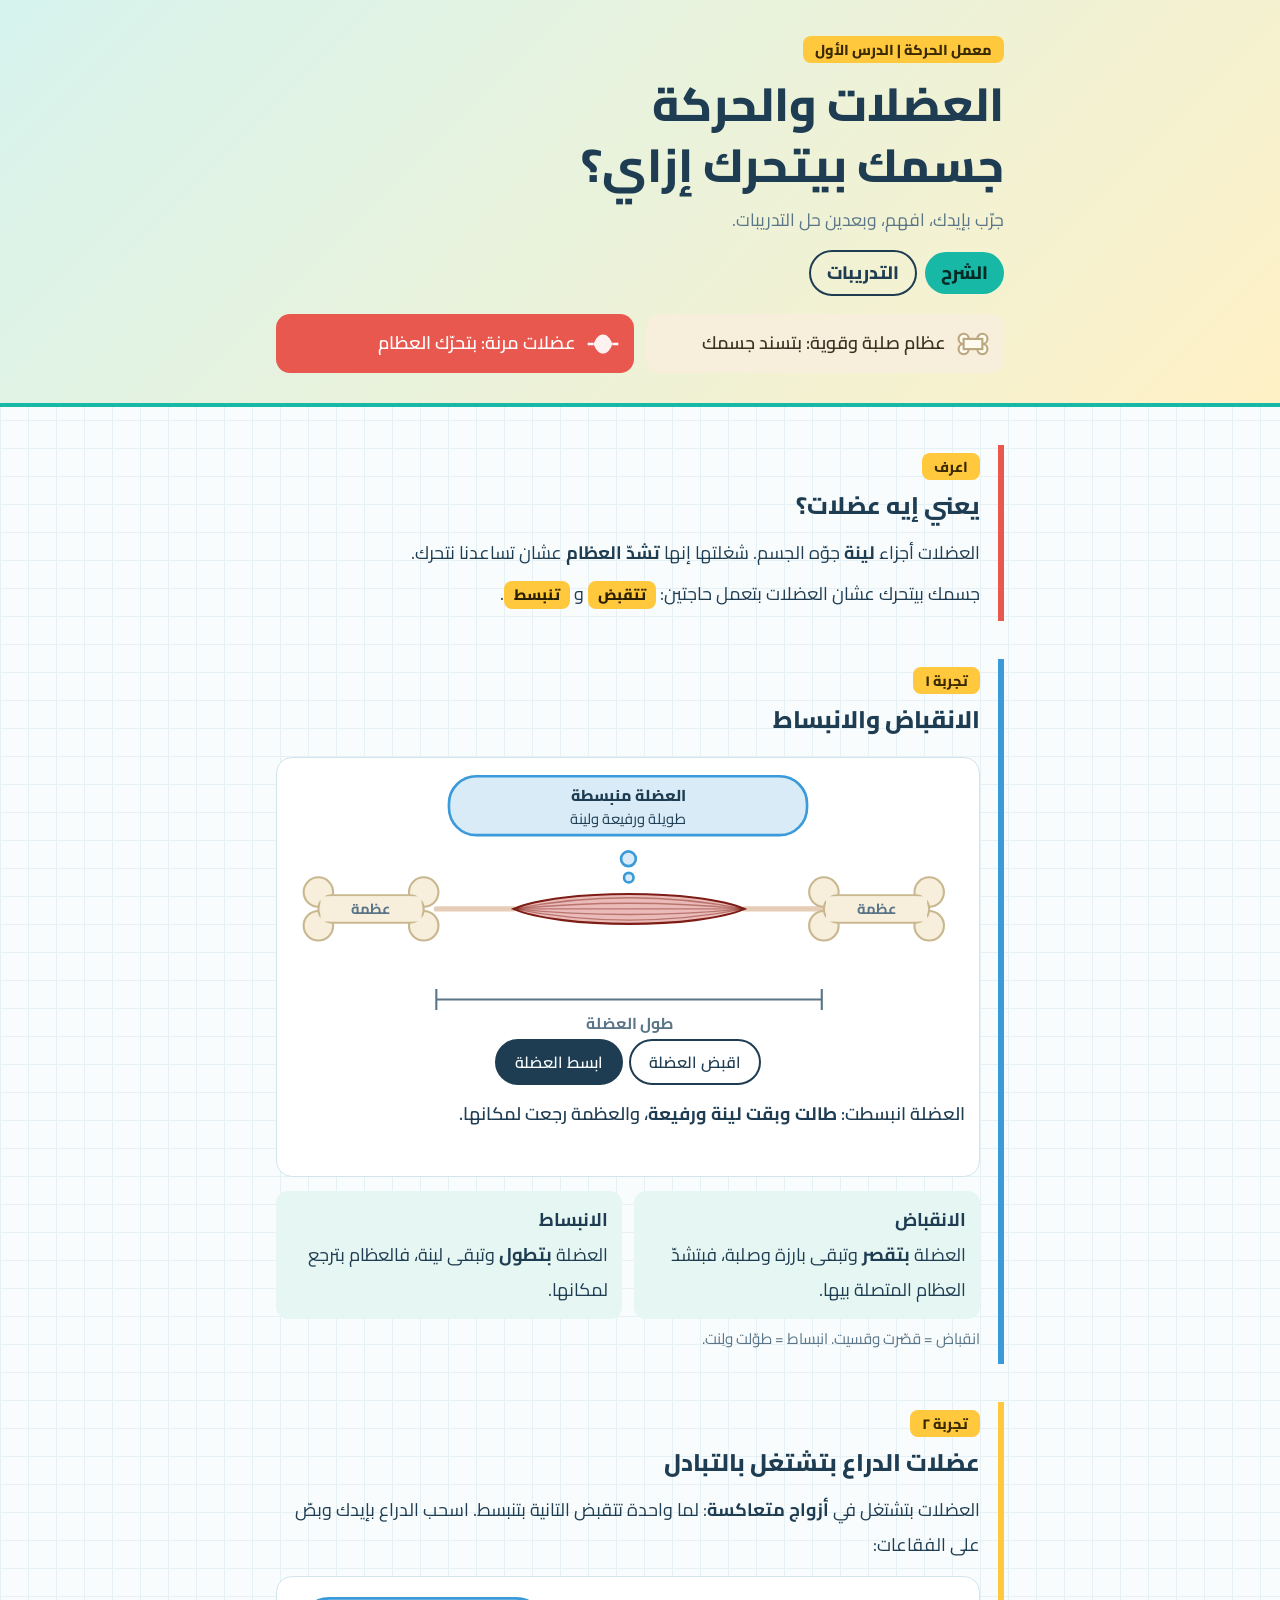
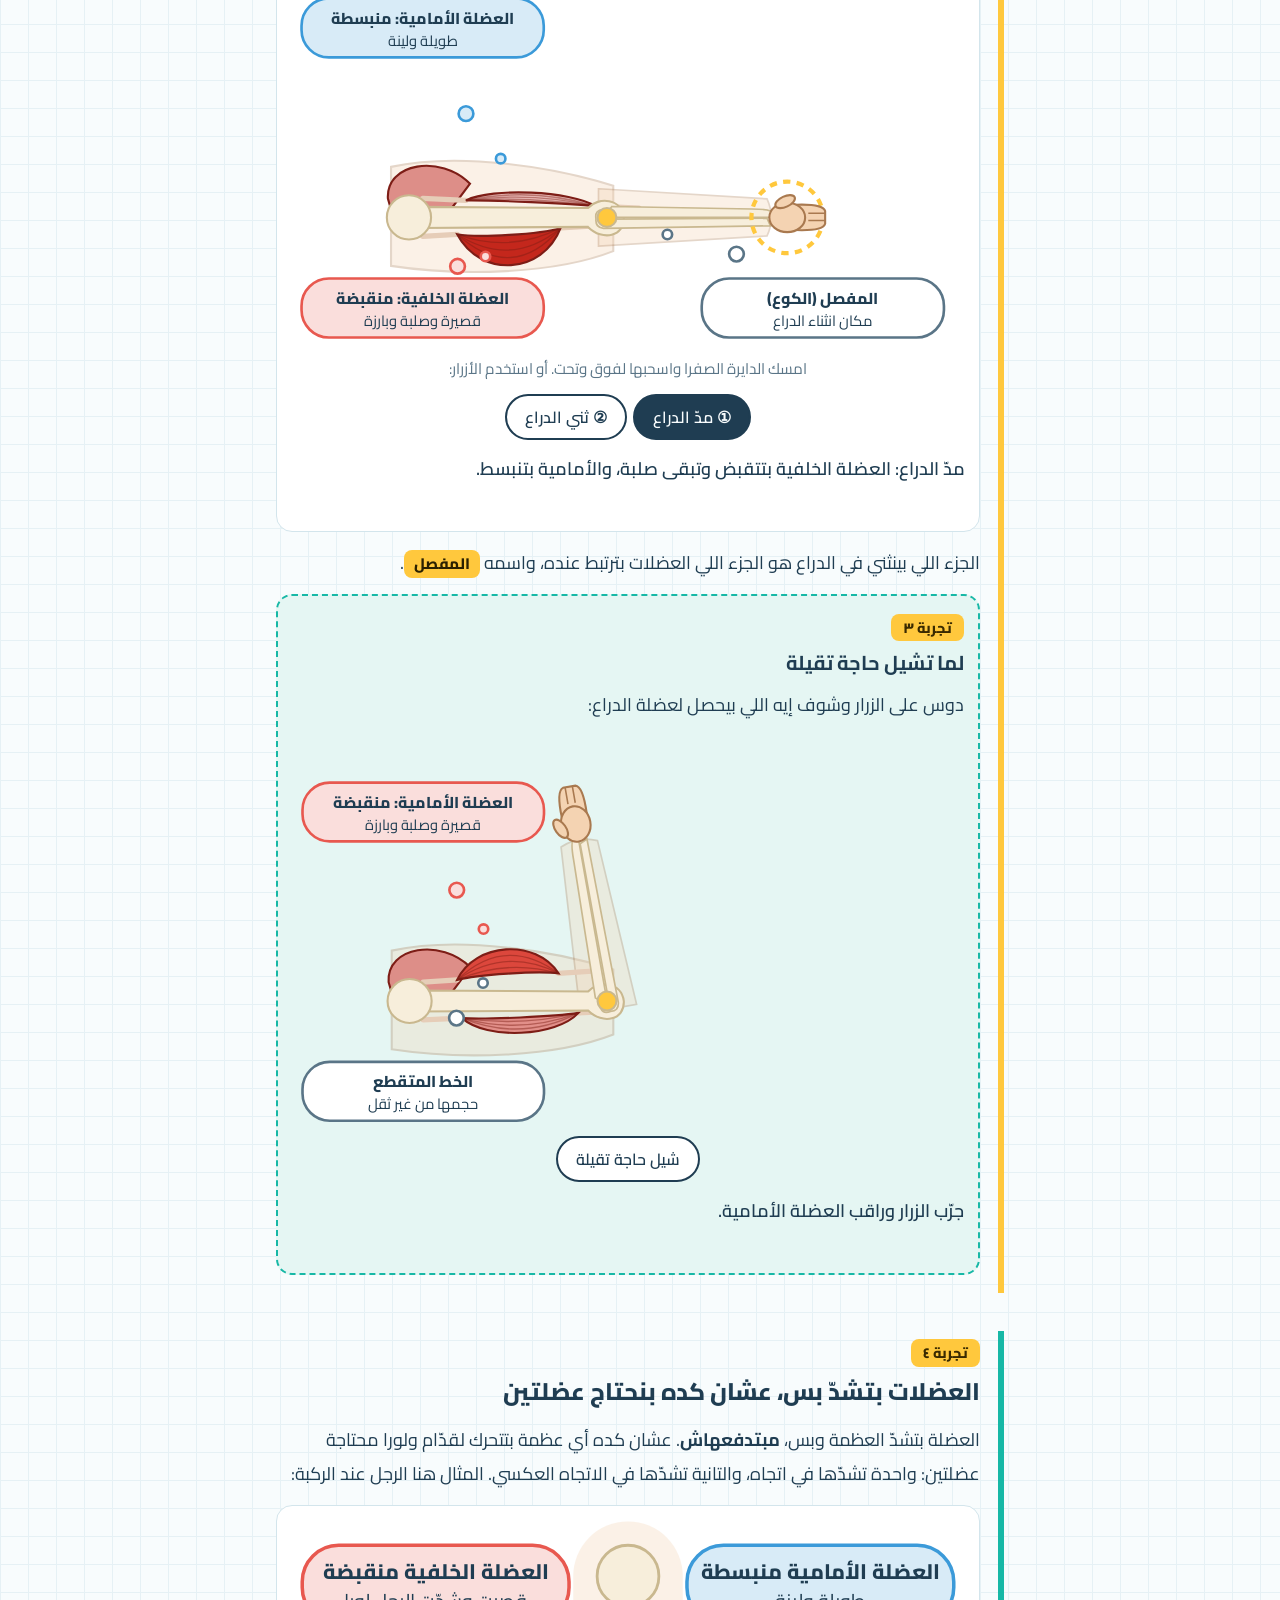
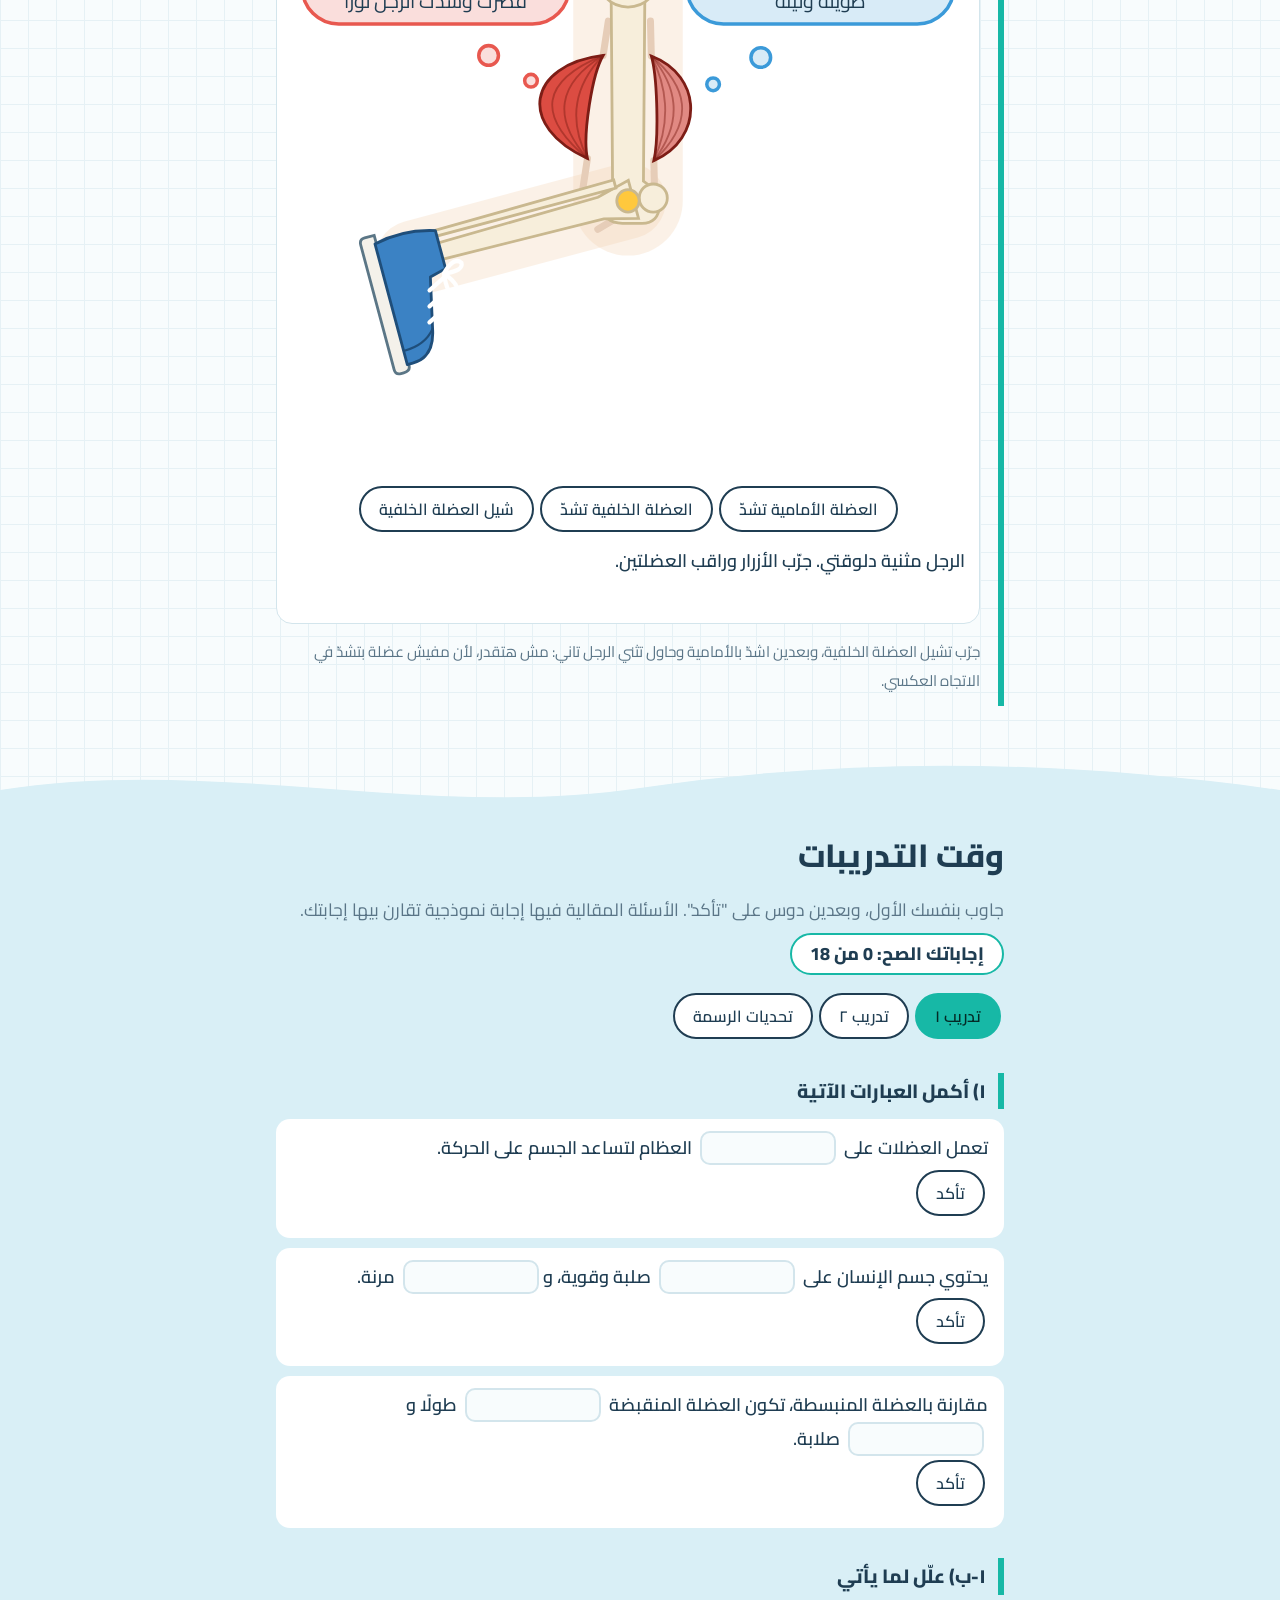
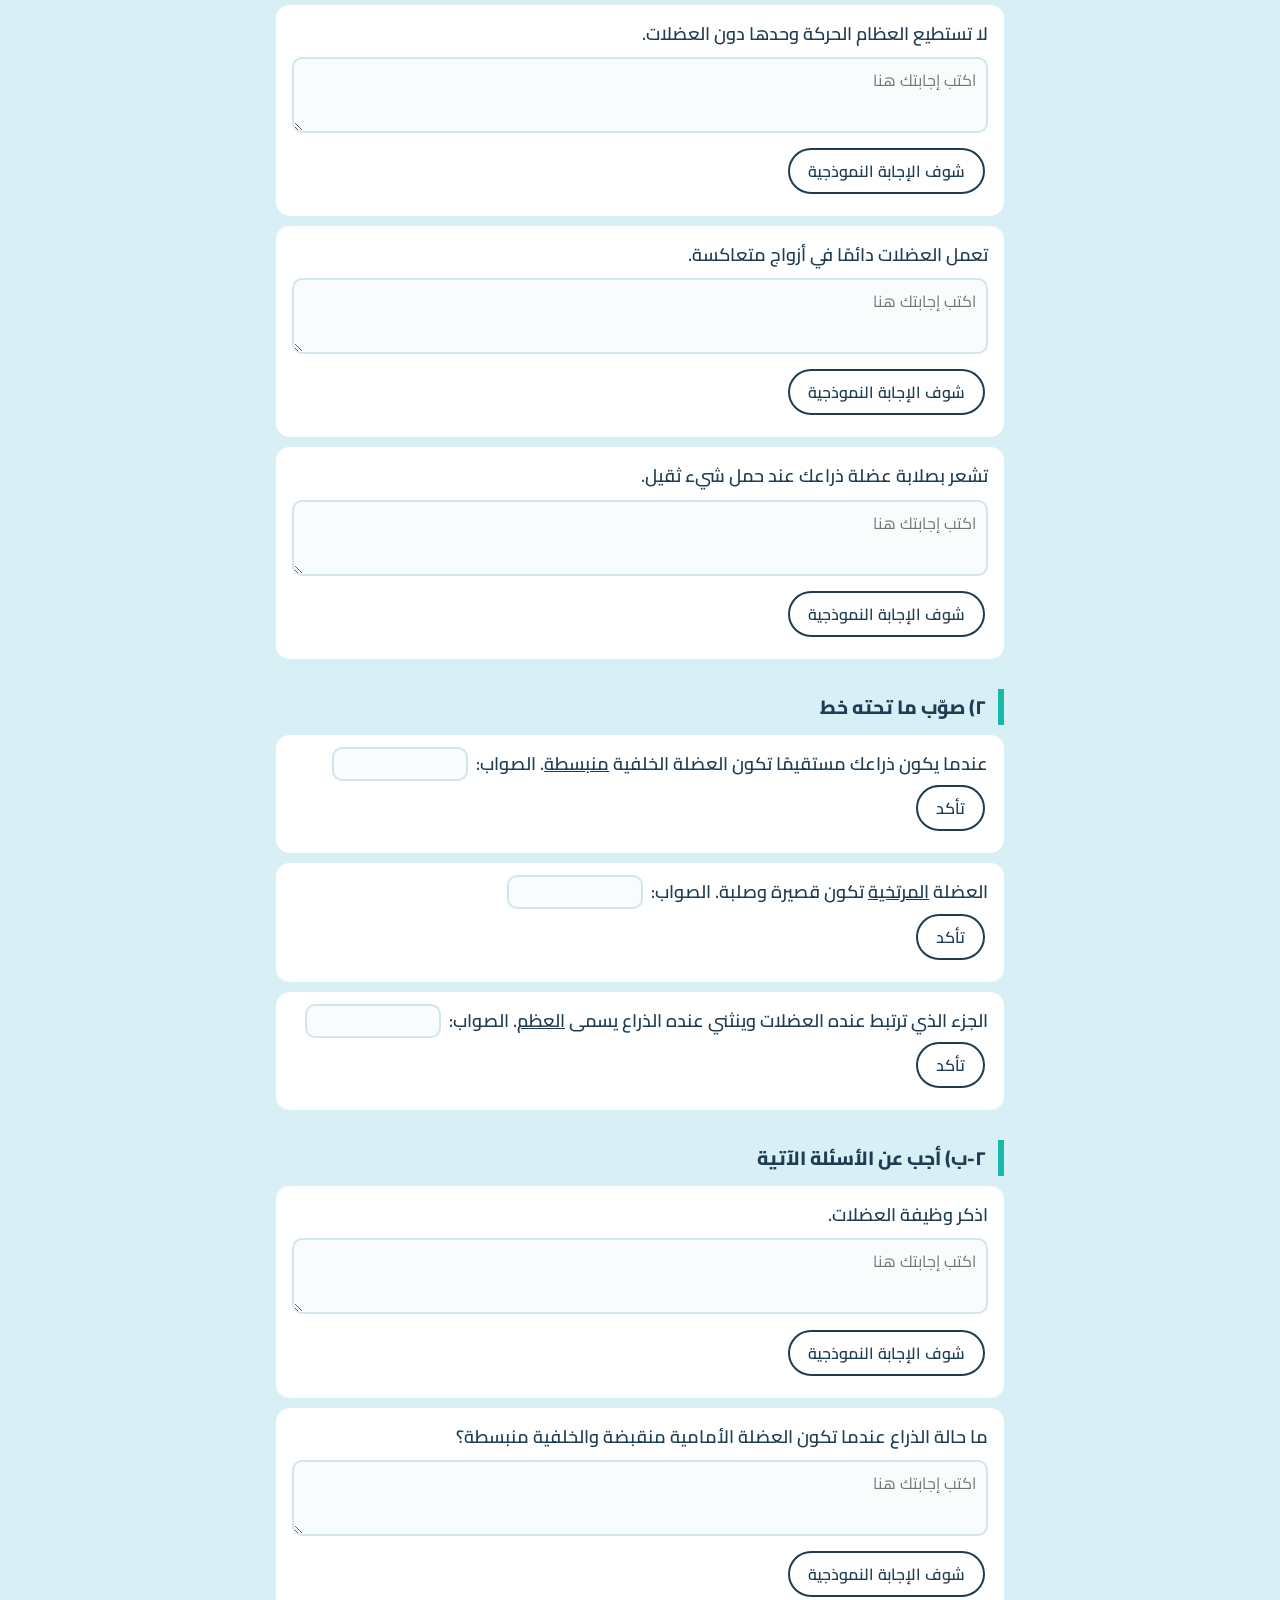
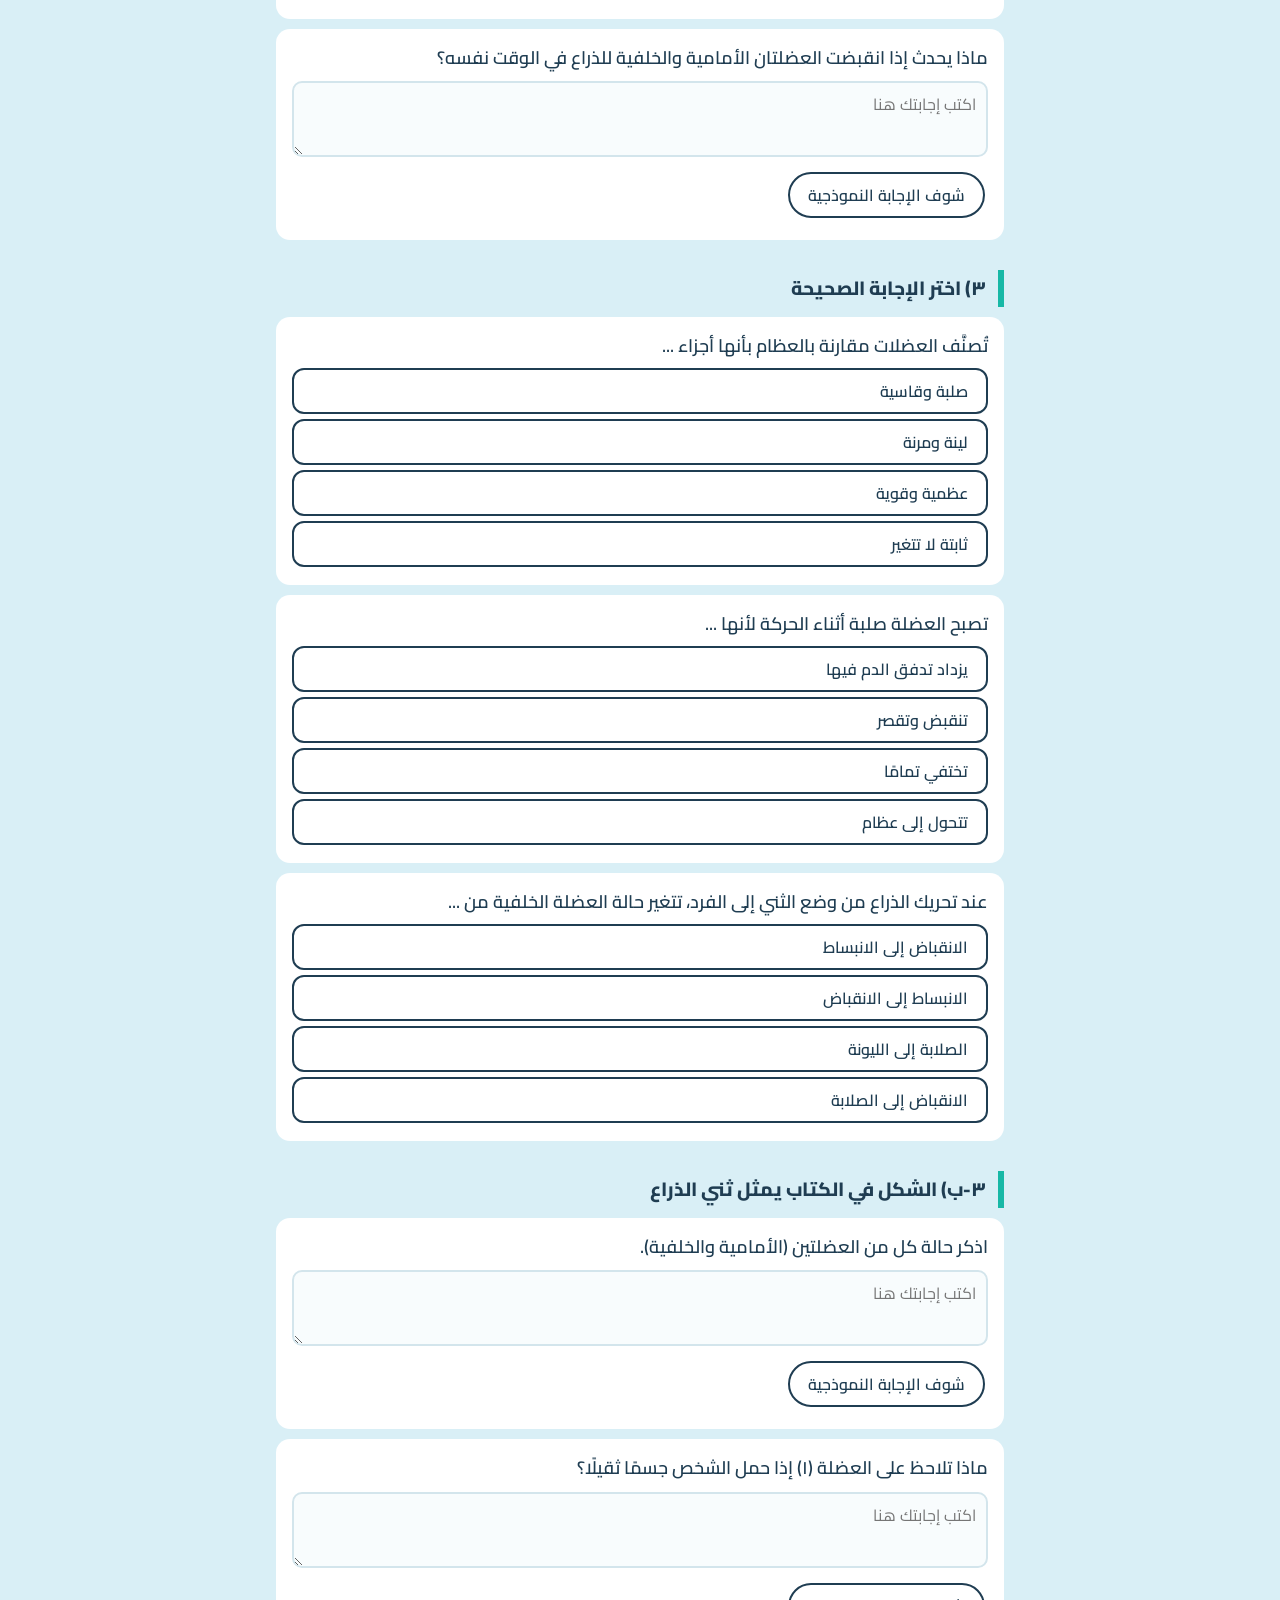
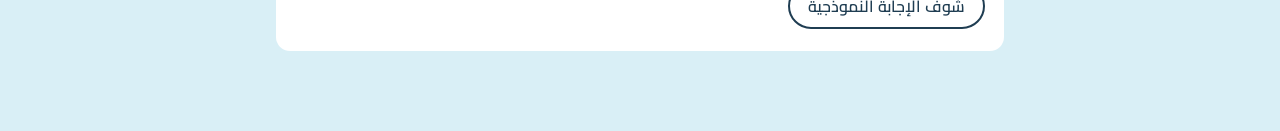
==== lessons/ch1/lesson1.html @ 2e10ed6f "Ch1" ====
<!DOCTYPE html>
<html lang="ar" dir="rtl">
<head>
<meta charset="utf-8">
<meta name="viewport" content="width=device-width, initial-scale=1, viewport-fit=cover">
<title>العضلات والحركة | LearnLayer</title>
<link href="https://fonts.googleapis.com/css2?family=Cairo:wght@400;600;800&display=swap" rel="stylesheet">
<style>
:root{--bg:#f8fcfd;--card:#fff;--ink:#1f3d52;--ink2:#5a7587;--line:#d3e5ec;--navy:#d9eff6;--teal:#17b8a6;--tealD:#0b8f81;--tint:#e5f6f3;--red:#e8584f;--blue:#3b9ad9;--sun:#ffc83d;--bone:#f7eedb;--boneline:#c9b88f;--skin:#f4d3b2;--ok:#1a9a55;--grid:#e6f1f5;--h1:#d6f3ee;--h2:#fff1c6;box-sizing:border-box;padding-top:env(safe-area-inset-top,0px);padding-bottom:env(safe-area-inset-bottom,0px)}
@media(prefers-color-scheme:dark){:root:not([data-theme="light"]){--bg:#081426;--card:#0f2742;--ink:#e6eef7;--ink2:#9db4c8;--line:#244764;--navy:#06121f;--teal:#2dd4bf;--tint:#12304a;--red:#ef6a5e;--blue:#6bb8dc;--bone:#d9cfb6;--boneline:#8a7c5a;--skin:#d9aa80;--ok:#5fd18d;--grid:#0d2238;--h1:#0f2a3f;--h2:#143a66}}
:root[data-theme="dark"]{--bg:#081426;--card:#0f2742;--ink:#e6eef7;--ink2:#9db4c8;--line:#244764;--navy:#06121f;--teal:#2dd4bf;--tint:#12304a;--red:#ef6a5e;--blue:#6bb8dc;--bone:#d9cfb6;--boneline:#8a7c5a;--skin:#d9aa80;--ok:#5fd18d;--grid:#0d2238;--h1:#0f2a3f;--h2:#143a66}
html{scroll-padding-top:env(safe-area-inset-top,0px);scroll-behavior:smooth}
*{box-sizing:border-box}
body{margin:0;background-color:var(--bg);background-image:linear-gradient(var(--grid) 1px,transparent 1px),linear-gradient(90deg,var(--grid) 1px,transparent 1px);background-size:28px 28px;color:var(--ink);font-family:Cairo,Tahoma,sans-serif;line-height:1.9;font-size:18px}
main,.wrap{max-width:760px;margin:0 auto;padding:0 16px}
.hero{background:linear-gradient(135deg,var(--h1),var(--h2));color:var(--ink);padding:26px 0 30px;border-bottom:4px solid var(--teal)}
.hero .wrap{padding-top:6px}
h1{font-size:clamp(2rem,7vw,2.9rem);font-weight:800;line-height:1.3;margin:8px 0}
h2{font-size:1.5rem;font-weight:800;margin:0 0 8px}
p{margin:6px 0}
.lead{color:var(--ink2);font-size:1.1rem}
.nav a{display:inline-block;margin:8px 0 0 8px;padding:4px 16px;border-radius:999px;background:var(--teal);color:#042a26;font-weight:800;text-decoration:none}
.nav a.o{background:transparent;color:var(--ink);border:2px solid var(--ink)}
.pair{display:grid;grid-template-columns:1fr 1fr;gap:12px;margin:18px 0 0}
.pair div{padding:12px 14px;border-radius:14px;font-weight:600;display:flex;align-items:center;gap:10px}.ic{width:34px;height:34px;flex:none}.tg{display:inline-block;background:var(--sun);color:#3a2a00;font-weight:800;border-radius:8px;padding:0 12px;font-size:.9rem}.cp{touch-action:none;cursor:grab}.cp.on{background:var(--ink);color:var(--bg)}.lb{font-family:Cairo,sans-serif;font-size:15px;font-weight:800;fill:var(--ink);paint-order:stroke;stroke:var(--card);stroke-width:5px;stroke-linejoin:round}.score{display:inline-block;background:var(--card);color:var(--ink);border:2px solid var(--teal);border-radius:999px;padding:2px 18px;font-weight:800}
.pair .b{background:var(--bone);color:#3b3220}.pair .m{background:var(--red);color:#fff}
.blk{border-inline-start:6px solid var(--c,var(--teal));padding:4px 18px 4px 0;margin:38px 0}
.box{background:var(--card);border:1px solid var(--line);border-radius:16px;padding:14px;margin:14px 0}
.hv{border:2px dashed var(--teal);background:var(--tint)}
.hv h3{margin:0 0 4px;font-size:1.25rem}
.two{display:grid;grid-template-columns:1fr 1fr;gap:12px}
.def{border-radius:12px;padding:12px 14px;background:var(--tint)}.def b{display:block;font-size:1.15rem}
.tag{display:inline-block;background:var(--sun);color:#2b2100;font-weight:800;border-radius:8px;padding:0 10px;font-size:.95rem}
button{font-family:inherit;font-size:1rem;font-weight:600;border:2px solid var(--ink);background:var(--card);color:var(--ink);border-radius:999px;padding:6px 18px;cursor:pointer;margin:4px 3px}
button:hover{background:var(--tint)}button.on{background:var(--ink);color:var(--bg)}
button:focus-visible,input:focus-visible,textarea:focus-visible{outline:3px solid var(--sun);outline-offset:2px}
.msg{min-height:3.6em;margin-top:8px;font-weight:600}.why{color:var(--ink2);font-size:.95rem}
.strip{display:flex;align-items:center;justify-content:center;height:100px;direction:ltr}
.bone{width:76px;height:30px;background:var(--bone);border:2px solid var(--boneline);border-radius:15px;flex:none}
.muscle{width:62%;height:26px;background:#e8a6a0;border-radius:40px;transition:all .6s ease;display:flex;align-items:center;justify-content:center;color:#fff;font-weight:800;font-size:.9rem}
.muscle.c{width:30%;height:70px;background:var(--red);border-radius:50%/45%}
svg{width:100%;height:auto;display:block}
.arm{touch-action:none;user-select:none}
.ms{stroke:#7d1d16;stroke-width:2}.tn{fill:none;stroke:#e6cdb8;stroke-width:5;stroke-linecap:round}.bn{fill:var(--bone);stroke:var(--boneline);stroke-width:2}
.fb{fill:none;stroke:#7d1d16;stroke-width:1.3;opacity:.45}
.bub rect,.bub circle{fill:var(--card);stroke:var(--ink2);stroke-width:2.5}
.bub.c rect,.bub.c circle{fill:color-mix(in srgb,var(--red) 20%,var(--card));stroke:var(--red)}
.bub.r rect,.bub.r circle{fill:color-mix(in srgb,var(--blue) 20%,var(--card));stroke:var(--blue)}
.bub text{fill:var(--ink);font-family:Cairo,sans-serif}.b1{font-size:15px;font-weight:800}.b2{font-size:14px}
@keyframes pl{50%{transform:scale(1.25);opacity:.4}}.pulse{animation:pl 1.2s infinite;transform-box:fill-box;transform-origin:center}
.track{position:relative;height:76px;direction:ltr;margin:10px 0}
.anc{position:absolute;left:0;top:14px;width:64px;height:48px;border-radius:12px;background:var(--red);color:#fff;font-weight:800;display:flex;align-items:center;justify-content:center}
#rope{position:absolute;left:64px;top:34px;height:8px;background:var(--red);border-radius:4px;transition:all .5s}
#bn{position:absolute;top:22px;height:32px;width:80px;background:var(--bone);border:2px solid var(--boneline);border-radius:16px;color:#3b3220;font-weight:800;display:flex;align-items:center;justify-content:center;transition:left .5s}
@keyframes sh{0%,100%{transform:translateX(0)}25%{transform:translateX(8px)}75%{transform:translateX(-8px)}}.shake{animation:sh .4s 2}
.wave{display:block;width:100%;height:60px;margin-top:50px}
.band{background:var(--navy);color:var(--ink);padding:10px 0 70px;margin-top:-1px}
.band h2{font-size:2rem}
.tabs{margin:14px 0}.tabs button{background:var(--card)}.tabs button.on{background:var(--teal);border-color:var(--teal);color:#042a26}
.gh{margin:30px 0 8px;font-weight:800;font-size:1.2rem;border-inline-start:6px solid var(--teal);padding-inline-start:12px}
.qq{background:var(--card);color:var(--ink);border-radius:14px;padding:12px 16px;margin:10px 0}
.qq .t{font-weight:600}.in{font-family:inherit;font-size:1rem;border:2px solid var(--line);border-radius:10px;padding:0 10px;width:8.5em;background:var(--bg);color:var(--ink);margin:0 4px}
textarea{width:100%;font-family:inherit;font-size:1rem;border:2px solid var(--line);border-radius:10px;padding:6px 10px;background:var(--bg);color:var(--ink);margin-top:6px}
.opt{display:block;width:100%;text-align:right;border-radius:12px;margin:5px 0}
.opt.good,.good{background:var(--ok);border-color:var(--ok);color:#fff}.opt.bad{background:var(--red);border-color:var(--red);color:#fff}
.res{margin-top:6px;font-size:.98rem}.res.ok{color:var(--ok);font-weight:700}.res.no{color:var(--red);font-weight:700}.res.md{color:var(--ink);background:var(--tint);border-radius:10px;padding:6px 12px}
@media(max-width:520px){.two,.pair{grid-template-columns:1fr}body{font-size:17px}}
@media(prefers-reduced-motion:reduce){*{transition:none!important;animation:none!important;scroll-behavior:auto!important}}
</style>
</head>
<body>
<header class="hero"><div class="wrap">
<span class="tg">معمل الحركة | الدرس الأول</span>
<h1>العضلات والحركة<br>جسمك بيتحرك إزاي؟</h1>
<p class="lead">جرّب بإيدك، افهم، وبعدين حل التدريبات.</p>
<div class="nav"><a href="#learn">الشرح</a><a href="#practice" class="o">التدريبات</a></div>
<div class="pair"><div class="b"><svg class="ic" viewBox="0 0 40 40" aria-hidden="true"><g fill="#fffaf0" stroke="#b9a77f" stroke-width="2.5"><circle cx="9" cy="14" r="6"/><circle cx="9" cy="26" r="6"/><circle cx="31" cy="14" r="6"/><circle cx="31" cy="26" r="6"/><rect x="9" y="14" width="22" height="12"/></g></svg>عظام صلبة وقوية: بتسند جسمك</div><div class="m"><svg class="ic" viewBox="0 0 40 40" aria-hidden="true"><path d="M2 20 H9 M31 20 H38" stroke="#fff" stroke-width="3"/><path d="M9 20 C14 5 26 5 31 20 C26 35 14 35 9 20Z" fill="#fff" fill-opacity=".92"/></svg>عضلات مرنة: بتحرّك العظام</div></div>
</div></header>

<main id="learn">
<section class="blk" style="--c:var(--red)">
<span class="tg">اعرف</span><h2>يعني إيه عضلات؟</h2>
<p>العضلات أجزاء <b>لينة</b> جوّه الجسم. شغلتها إنها <b>تشدّ العظام</b> عشان تساعدنا نتحرك.</p>
<p>جسمك بيتحرك عشان العضلات بتعمل حاجتين: <span class="tag">تتقبض</span> و <span class="tag">تنبسط</span>.</p>
</section>

<section class="blk" style="--c:var(--blue)">
<span class="tg">تجربة ١</span><h2>الانقباض والانبساط</h2>
<div class="box">
<div id="stripSvg"></div>
<div style="text-align:center"><button id="bc">اقبض العضلة</button><button id="bb" class="on">ابسط العضلة</button></div>
<div class="msg" id="mt"></div>
</div>
<div class="two">
<div class="def"><b>الانقباض</b>العضلة <b style="display:inline">بتقصر</b> وتبقى بارزة وصلبة، فبتشدّ العظام المتصلة بيها.</div>
<div class="def"><b>الانبساط</b>العضلة <b style="display:inline">بتطول</b> وتبقى لينة، فالعظام بترجع لمكانها.</div>
</div>
<p class="why">انقباض = قصّرت وقسيت. انبساط = طوّلت ولِنت.</p>
</section>

<section class="blk" style="--c:var(--sun)">
<span class="tg">تجربة ٢</span><h2>عضلات الدراع بتشتغل بالتبادل</h2>
<p>العضلات بتشتغل في <b>أزواج متعاكسة</b>: لما واحدة تتقبض التانية بتنبسط. اسحب الدراع بإيدك وبصّ على الفقاعات:</p>
<div class="box">
<div id="armA"></div>
<p class="why" style="text-align:center"> امسك الدايرة الصفرا واسحبها لفوق وتحت. أو استخدم الأزرار:</p>
<div style="text-align:center"><button id="a0">① مدّ الدراع</button><button id="a1">② ثني الدراع</button></div>
<div class="msg" id="desc"></div>
</div>
<p>الجزء اللي بينثني في الدراع هو الجزء اللي العضلات بترتبط عنده، واسمه <span class="tag">المفصل</span>.</p>

<div class="box hv">
<span class="tg">تجربة ٣</span><h3>لما تشيل حاجة تقيلة</h3>
<p>دوس على الزرار وشوف إيه اللي بيحصل لعضلة الدراع:</p>
<div id="armH"></div>
<div style="text-align:center"><button id="hb">شيل حاجة تقيلة</button></div>
<div class="msg" id="hm"></div>
</div>
</section>

<section class="blk" style="--c:var(--teal)">
<span class="tg">تجربة ٤</span><h2>العضلات بتشدّ بس، عشان كده بنحتاج عضلتين</h2>
<p>العضلة بتشدّ العظمة وبس، <b>مبتدفعهاش</b>. عشان كده أي عظمة بتتحرك لقدّام ولورا محتاجة عضلتين: واحدة تشدّها في اتجاه، والتانية تشدّها في الاتجاه العكسي. المثال هنا الرجل عند الركبة:</p>
<div class="box">
<div id="pullSvg"></div>
<div style="text-align:center"><button id="pl">العضلة الأمامية تشدّ</button><button id="ps">العضلة الخلفية تشدّ</button><button id="pr">شيل العضلة الخلفية</button></div>
<div class="msg" id="pm"></div>
</div>
<p class="why">جرّب تشيل العضلة الخلفية، وبعدين اشدّ بالأمامية وحاول تثني الرجل تاني: مش هتقدر، لأن مفيش عضلة بتشدّ في الاتجاه العكسي.</p>
</section>
</main>

<svg class="wave" viewBox="0 0 1440 60" preserveAspectRatio="none" aria-hidden="true"><path d="M0 34 C240 0 480 64 720 32 S1200 4 1440 34 V60 H0Z" fill="var(--navy)"/></svg>
<section class="band" id="practice"><div class="wrap">
<h2> وقت التدريبات</h2>
<p class="lead">جاوب بنفسك الأول، وبعدين دوس على "تأكد". الأسئلة المقالية فيها إجابة نموذجية تقارن بيها إجابتك.</p>
<div class="score" id="sc"></div>
<div class="tabs"><button id="t1" class="on">تدريب ١</button><button id="t2">تدريب ٢</button><button id="t3">تحديات الرسمة</button></div>
<div id="s1"></div><div id="s2" hidden></div>
<div id="s3" hidden>
<div class="gh">تحدي ١) اسحب كل اسم لمكانه على الرسمة</div>
<div class="qq"><div id="armL"></div><div id="chips" style="text-align:center"></div><div class="res" id="lr"></div></div>
<div class="gh">تحدي ٢) اضبط الدراع</div>
<div class="qq"><div class="t" id="ct"></div><div id="armC"></div><div style="text-align:center"><button id="cchk">تأكد</button><button id="cnx">المطلوب اللي بعده</button></div><div class="res" id="cr"></div></div>
</div>
</div></section>

<script>
var $=function(s){return document.querySelector(s)};
function Strip(P,mount,cfg){
 var u=0,raf=0,Y=130,mode=0,note=null,el=function(i){return document.getElementById(P+i)};
 function bone(x,id){return '<g'+(id?' id="'+P+id+'"':'')+' transform="translate('+x+',0)"><g class="bn"><circle cx="2" cy="'+(Y-16)+'" r="14"/><circle cx="2" cy="'+(Y+16)+'" r="14"/><circle cx="102" cy="'+(Y-16)+'" r="14"/><circle cx="102" cy="'+(Y+16)+'" r="14"/><rect x="2" y="'+(Y-13)+'" width="100" height="26" rx="13"/></g><rect x="4" y="'+(Y-12)+'" width="96" height="24" fill="var(--bone)"/><text x="52" y="'+(Y+5)+'" text-anchor="middle" fill="var(--ink2)" font-size="14" font-weight="700" font-family="Cairo">عظمة</text></g>'}
 $(mount).innerHTML='<svg viewBox="0 0 640 250" role="img" aria-label="عضلة بين عظمتين">'+
  '<g id="'+P+'b" class="bub"><rect x="150" y="4" width="340" height="56" rx="26"/><circle id="'+P+'b1"/><circle id="'+P+'b2"/><text id="'+P+'ba" class="b1" x="320" y="28" text-anchor="middle"/><text id="'+P+'bb" class="b2" x="320" y="49" text-anchor="middle"/></g>'+
  '<path id="'+P+'T1" class="tn"/><path id="'+P+'T2" class="tn"/><path id="'+P+'M" class="ms"/><g id="'+P+'F"></g>'+bone(24,'')+'<g id="'+P+'sh">'+bone(0,'R')+'</g>'+
  '<path id="'+P+'ar" fill="none" stroke-width="4" stroke-linecap="round" stroke-linejoin="round"/>'+
  '<path id="'+P+'Rl" fill="none" stroke="var(--ink2)" stroke-width="2"/><text id="'+P+'Rt" text-anchor="middle" y="244" fill="var(--ink2)" font-size="15" font-weight="700" font-family="Cairo">طول العضلة</text></svg>';
 function draw(){
  var xr=504-110*u,L=xr-138,S=138+.2*L,E=138+.8*L,h=14+30*u,m=E-S;
  el('M').setAttribute('d','M'+S+' '+Y+' C'+(S+.2*m)+' '+(Y-1.35*h)+' '+(S+.8*m)+' '+(Y-1.35*h)+' '+E+' '+Y+' C'+(S+.8*m)+' '+(Y+1.35*h)+' '+(S+.2*m)+' '+(Y+1.35*h)+' '+S+' '+Y+'Z');
  el('M').style.fill='hsl(4,'+(55+20*u)+'%,'+(82-38*u)+'%)';
  var f='';for(var j=-2;j<=2;j++)f+='<path class="fb" d="M'+S+' '+Y+' Q'+((S+E)/2)+' '+(Y+2*j*.38*h)+' '+E+' '+Y+'"/>';el('F').innerHTML=f;
  el('T1').setAttribute('d','M138 '+Y+' L'+S+' '+Y);el('T2').setAttribute('d','M'+E+' '+Y+' L'+xr+' '+Y);
  el('R').setAttribute('transform','translate('+xr+',0)');
  el('Rl').setAttribute('d','M138 206 V226 M138 216 H'+xr+' M'+xr+' 206 V226');el('Rt').setAttribute('x',(138+xr)/2);
  var ar=el('ar'),x0=xr+24;
  if(cfg.arrow&&mode==1&&u>.5){ar.setAttribute('d','M'+(x0+54)+' 78 H'+x0+' M'+(x0+14)+' 66 L'+x0+' 78 L'+(x0+14)+' 90');ar.style.stroke='var(--ink)'}
  else if(cfg.arrow&&mode==2){ar.setAttribute('d','M'+x0+' 78 H'+(x0+54)+' M'+(x0+40)+' 66 L'+(x0+54)+' 78 L'+(x0+40)+' 90 M'+(x0+14)+' 54 L'+(x0+40)+' 102 M'+(x0+40)+' 54 L'+(x0+14)+' 102');ar.style.stroke='var(--red)'}
  else ar.setAttribute('d','');
  var t=note||cfg.say(u);
  el('b').setAttribute('class','bub '+t[0]);el('ba').textContent=t[1];el('bb').textContent=t[2];
  [[.4,7],[.72,4.5]].forEach(function(q,i){var C=el('b'+(i+1)),T=[(S+E)/2,Y-h];C.setAttribute('cx',320+(T[0]-320)*q[0]);C.setAttribute('cy',60+(T[1]-60)*q[0]);C.setAttribute('r',q[1])});
  if(cfg.after)cfg.after(u);
 }
 function go(to){cancelAnimationFrame(raf);var f=u,t0=null;function s(t){if(!t0)t0=t;var k=Math.min(1,(t-t0)/700);u=f+(to-f)*k;draw();if(k<1)raf=requestAnimationFrame(s)}raf=requestAnimationFrame(s)}
 draw();
 return{go:go,mode:function(m,n){mode=m;note=n||null;draw()},shake:function(){var g=el('sh');g.classList.remove('shake');void g.getBoundingClientRect();g.classList.add('shake')}};
}
var S1=Strip('s','#stripSvg',{say:function(u){return u>.6?['c','العضلة منقبضة','قصرت وبقت أتخن وأصلب']:u<.4?['r','العضلة منبسطة','طويلة ورفيعة ولينة']:['','العضلة في النص','بتتحول بين الحالتين']},
 after:function(u){$('#mt').innerHTML=u>.5?'العضلة اتقبضت: <b>قصرت وبقت أتخن وأصلب</b>، وشدّت العظمة ناحيتها.':'العضلة انبسطت: <b>طالت وبقت لينة ورفيعة</b>، والعظمة رجعت لمكانها.';$('#bc').classList.toggle('on',u>.5);$('#bb').classList.toggle('on',u<=.5)}});
$('#bc').onclick=function(){S1.go(1)};$('#bb').onclick=function(){S1.go(0)};

/* arm builder */
function SVG(p,hv){
 function bub(id,x,y,w){return '<g id="'+p+id+'" class="bub"><rect x="'+x+'" y="'+y+'" width="'+w+'" height="56" rx="26"/><circle id="'+p+id+'1"/><circle id="'+p+id+'2"/><text id="'+p+id+'a" class="b1" x="'+(x+w/2)+'" y="'+(y+24)+'" text-anchor="middle"/><text id="'+p+id+'b" class="b2" x="'+(x+w/2)+'" y="'+(y+45)+'" text-anchor="middle"/></g>'}
 var fb='';for(var j=0;j<3;j++)fb+='<path id="'+p+'fb'+j+'" class="fb"/><path id="'+p+'ft'+j+'" class="fb"/>';
 return '<svg class="arm" viewBox="0 0 640 '+(hv?385:340)+'" role="img" aria-label="رسم عضلات الدراع"><g transform="translate(0,'+(hv?100:55)+')">'+
 '<path d="M95 112 C160 98 250 112 306 130 L306 192 C250 214 160 216 95 206 Z" fill="var(--skin)" opacity=".3" stroke="#a9794f" stroke-width="2"/>'+
 '<g id="'+p+'fs"><path d="M-10 -34 L190 -22 Q200 0 190 22 L-10 34 Z" fill="var(--skin)" opacity=".3" stroke="#a9794f" stroke-width="2"/></g>'+
 '<path d="M92 142 C90 108 142 100 170 128 L152 152 L100 170 Z" fill="hsl(4,55%,70%)" stroke="#7d1d16" stroke-width="2"/>'+
 '<path id="'+p+'tt1" class="tn"/><path id="'+p+'tt2" class="tn"/><path id="'+p+'bt1" class="tn"/><path id="'+p+'bt2" class="tn"/>'+
 '<path id="'+p+'tr" class="ms"/><path id="'+p+'bi" class="ms"/>'+fb+
 '<path id="'+p+'gh" fill="none" stroke="var(--ink)" stroke-width="2" stroke-dasharray="6 5"/>'+
 '<path id="'+p+'vn" fill="none" stroke="#6a2bb0" stroke-width="2.5" stroke-linecap="round"/><path id="'+p+'vn2" fill="none" stroke="#6a2bb0" stroke-width="2.5" stroke-linecap="round"/>'+
 '<path class="bn" d="M120 150 L282 151 C292 140 314 142 316 160 C317 178 296 183 282 169 L120 170 Z"/><circle class="bn" cx="112" cy="160" r="21"/>'+
 '<g id="'+p+'fa"><path class="bn" d="M6 -13 L172 -10 Q198 -10 198 -4 L198 0 L6 0 Q-2 -6 6 -13 Z"/><path class="bn" d="M-13 2 Q-15 -10 -3 -9 L0 2 L190 1 L194 10 L-4 13 Q-14 12 -13 2 Z"/></g>'+
 '<circle cx="300" cy="160" r="9" fill="var(--sun)" stroke="var(--boneline)" stroke-width="2"/>'+
 '<g id="'+p+'hd" style="cursor:'+(hv?'default':'grab')+'"><circle id="'+p+'hint" class="pulse" r="34" fill="none" stroke="var(--sun)" stroke-width="4" stroke-dasharray="7 6" '+(hv?'display="none"':'')+'/>'+
  '<g id="'+p+'hr"><path d="M8 -12 Q34 -13 36 -6 L36 6 Q34 13 8 12 Z" fill="var(--skin)" stroke="#a9794f" stroke-width="2"/><path d="M20 -4 H36 M20 3 H36" stroke="#a9794f" stroke-width="1.5"/><ellipse rx="17" ry="14" fill="var(--skin)" stroke="#a9794f" stroke-width="2"/><ellipse cx="-2" cy="-15" rx="10" ry="5" transform="rotate(-25 -2 -15)" fill="var(--skin)" stroke="#a9794f" stroke-width="2"/></g>'+
 '<g id="'+p+'bx"><rect x="-30" y="-70" width="60" height="58" rx="7" fill="#4b6a78" stroke="#2f4a57" stroke-width="2"/><text y="-36" text-anchor="middle" fill="#fff" font-size="15" font-weight="700" font-family="Cairo">٥ كجم</text></g></g>'+
 bub('B1',10,-48,230)+(hv?bub('B2',10,218,230):bub('B2',10,218,230)+bub('B3',390,218,230))+'</g></svg>';
}
function Arm(p,hv,mount,lbl){
 var E=function(i){return document.getElementById(p+i)},st={a:hv?100:0,load:0,hv:false},raf=0,SC=.8;
 $(mount).innerHTML=SVG(p,hv);if(lbl)['B1','B2','B3'].forEach(function(i){var g=E(i);if(g)g.style.display='none'});
 function fp(th,x,y){x*=SC;y*=SC;return[300+x*Math.cos(th)+y*Math.sin(th),160-x*Math.sin(th)+y*Math.cos(th)]}
 function spin(O,I,t,up){var dx=I[0]-O[0],dy=I[1]-O[1],L=Math.hypot(dx,dy),nx=up?dy/L:-dy/L,ny=up?-dx/L:dx/L,S=[O[0]+dx*.2,O[1]+dy*.2],E2=[O[0]+dx*.8,O[1]+dy*.8],sx=E2[0]-S[0],sy=E2[1]-S[1];
  function P(f,o){return[S[0]+sx*f+nx*o,S[1]+sy*f+ny*o]}
  return{d:'M'+S+' C'+P(.2,t*1.35)+' '+P(.8,t*1.35)+' '+E2+' C'+P(.8,t*.15)+' '+P(.2,t*.15)+' '+S+'Z',S:S,E:E2,P:P,t:t}}
 function col(k){k=Math.min(k,1.4);return 'hsl(4,'+(55+20*k)+'%,'+(82-38*k)+'%)'}
 function sd(i,d){E(i).setAttribute('d',d)}
 function fib(m,pre){for(var j=0;j<3;j++){var f=(j+1)/4;sd(pre+j,'M'+m.S+' Q'+m.P(.5,2*(.11*m.t+.9*m.t*f))+' '+m.E)}}
 function bub(id,x,y,w,top,a,b,cls,T){var g=E(id);g.setAttribute('class','bub '+cls);E(id+'a').textContent=a;E(id+'b').textContent=b;
  var A=[x+w/2,top?y+56:y];[[.4,7],[.72,4.5]].forEach(function(q,i){var c=E(id+(i+1));c.setAttribute('cx',A[0]+(T[0]-A[0])*q[0]);c.setAttribute('cy',A[1]+(T[1]-A[1])*q[0]);c.setAttribute('r',q[1])})}
 function draw(){
  var a=st.a,th=a*Math.PI/180,ld=st.load,k0=a/140,kb=k0+.35*ld,kt=1-k0;
  var O1=[125,142],I1=fp(th,38,-11),O2=[125,178],I2=fp(th,-14,10);
  var b=spin(O1,I1,10+22*kb,true),t=spin(O2,I2,10+22*kt,false),g=spin(O1,I1,10+22*k0,true);
  sd('bi',b.d);sd('tr',t.d);sd('gh',g.d);fib(b,'fb');fib(t,'ft');
  E('bi').style.fill=col(kb);E('tr').style.fill=col(kt);
  ['gh','vn','vn2'].forEach(function(i){E(i).style.opacity=ld});
  var T=b.t,P=b.P;sd('vn','M'+P(.25,T*.5)+' Q'+P(.45,T*1.1)+' '+P(.7,T*.7));sd('vn2','M'+P(.4,T*.35)+' Q'+P(.6,T*.9)+' '+P(.8,T*.45));
  sd('bt1','M'+O1+' L'+b.S);sd('bt2','M'+b.E+' L'+I1);sd('tt1','M'+O2+' L'+t.S);sd('tt2','M'+t.E+' L'+I2);
  var tf='translate(300,160) rotate('+(-a)+') scale(.8)';E('fa').setAttribute('transform',tf);E('fs').setAttribute('transform',tf);
  var h=fp(th,214,0);E('hd').setAttribute('transform','translate('+h[0]+','+h[1]+')');E('hr').setAttribute('transform','rotate('+(-a)+')');
  E('bx').style.opacity=ld;E('bx').style.display=ld>.02?'block':'none';
  var cb=kb>.6?'c':kb<.4?'r':'',ct=kt>.6?'c':kt<.4?'r':'';
  var bt=cb=='c'?['العضلة الأمامية: منقبضة','قصيرة وصلبة وبارزة']:cb=='r'?['العضلة الأمامية: منبسطة','طويلة ولينة']:['العضلة الأمامية','في النص بين الحالتين'];
  if(hv&&ld>.5)bt=['العضلة بتبرز وتنتفخ','وبتبقى أصلب بكتير'];
  bub('B1',10,-48,230,true,bt[0],bt[1],cb,b.P(.5,b.t*.5));
  if(hv)bub('B2',10,218,230,false,'الخط المتقطع','حجمها من غير ثقل','n',g.P(.5,g.t*.9));
  else{bub('B2',10,218,230,false,ct=='c'?'العضلة الخلفية: منقبضة':ct=='r'?'العضلة الخلفية: منبسطة':'العضلة الخلفية',ct=='c'?'قصيرة وصلبة وبارزة':ct=='r'?'طويلة ولينة':'في النص بين الحالتين',ct,t.P(.5,t.t*.5));
   bub('B3',390,218,230,false,'المفصل (الكوع)','مكان انثناء الدراع','n',[300,160])}
 }
 function go(to,l){cancelAnimationFrame(raf);var f=st.a,l0=st.load,t0=null;function s(t){if(!t0)t0=t;var u=Math.min(1,(t-t0)/600);st.a=f+(to-f)*u;st.load=l0+(l-l0)*u;draw();if(u<1)raf=requestAnimationFrame(s)}raf=requestAnimationFrame(s)}
 if(!hv){var svg=E('svg')||$(mount+' svg'),dr=false,hd=E('hd');
  function ang(e){var pt=svg.createSVGPoint();pt.x=e.clientX;pt.y=e.clientY;var q=pt.matrixTransform(svg.getScreenCTM().inverse()),A=Math.atan2(215-q.y,q.x-300)*180/Math.PI;if(A<-100)A=140;if(A<0)A=0;return Math.min(140,A)}
  hd.addEventListener('pointerdown',function(e){dr=true;cancelAnimationFrame(raf);hd.setPointerCapture(e.pointerId);E('hint').style.display='none';e.preventDefault()});
  svg.addEventListener('pointermove',function(e){if(dr){st.a=ang(e);draw();txt()}});
  window.addEventListener('pointerup',function(){dr=false});
  var main=p=='a';if(main){$('#a0').onclick=function(){go(0,0);setTimeout(txt,650)};$('#a1').onclick=function(){go(135,0);setTimeout(txt,650)}}
  var txt=function(){if(!main)return;var a=st.a;$('#desc').textContent=a>100?'ثني الدراع: العضلة الأمامية بتتقبض وتبقى أصلب، والخلفية بتنبسط.':a<40?'مدّ الدراع: العضلة الخلفية بتتقبض وتبقى صلبة، والأمامية بتنبسط.':'الدراع في النص: واحدة بتبدأ تتقبض والتانية بتبدأ تنبسط.';
   $('#a0').classList.toggle('on',a<=5);$('#a1').classList.toggle('on',a>=130)};txt();
 }else if(!lbl){
  $('#hb').onclick=function(){st.hv=!st.hv;go(100,st.hv?1:0);$('#hb').textContent=st.hv?'نزّل الحاجة التقيلة':'شيل حاجة تقيلة';$('#hb').classList.toggle('on',st.hv);
   $('#hm').textContent=st.hv?'لما بتشيل حاجة تقيلة، العضلات بتزيد صلابة وبروز، وبتنتفخ بشكل أوضح. قارن بالخط المتقطع: ده حجمها من غير ثقل.':'من غير ثقل: العضلة منقبضة بس مش منتفخة أوي.'};
  $('#hm').textContent='جرّب الزرار وراقب العضلة الأمامية.';
 }
 draw();return{st:st};
}
Arm('a',false,'#armA');Arm('h',true,'#armH');

/* pull only: leg with opposing muscles */
function Leg(mount){
 var phi=75,solo=false,raf=0,K=[320,200],E=function(i){return document.getElementById('lg'+i)};
 function bub(id,x,y,w){return '<g id="lg'+id+'" class="bub"><rect x="'+x+'" y="'+y+'" width="'+w+'" height="56" rx="26"/><circle id="lg'+id+'1"/><circle id="lg'+id+'2"/><text id="lg'+id+'a" class="b1" x="'+(x+w/2)+'" y="'+(y+24)+'" text-anchor="middle"/><text id="lg'+id+'b" class="b2" x="'+(x+w/2)+'" y="'+(y+45)+'" text-anchor="middle"/></g>'}
 var fb='';for(var j=0;j<3;j++)fb+='<path id="lgfq'+j+'" class="fb"/><path id="lgfh'+j+'" class="fb"/>';
 var bn='class="bn"';
 $(mount).innerHTML='<svg viewBox="80 0 480 400" role="img" aria-label="رسم رجل بعضلتين متعاكستين">'+
 '<line x1="320" y1="40" x2="320" y2="200" stroke="var(--skin)" stroke-width="78" stroke-linecap="round" opacity=".3"/>'+
 '<g id="lgw1"><g id="lgS"><line x1="0" y1="0" x2="0" y2="158" stroke="var(--skin)" stroke-width="54" stroke-linecap="round" opacity=".3"/></g></g>'+
 '<path id="lgt1" class="tn"/><path id="lgt2" class="tn"/><path id="lgt3" class="tn"/><path id="lgt4" class="tn"/>'+
 '<path id="lgH" class="ms"/><path id="lgQ" class="ms"/>'+fb+
 '<path '+bn+' d="M308 52 L309 186 C296 196 298 216 316 216 L330 216 C346 216 346 196 331 186 L332 52 Z"/><circle '+bn+' cx="320" cy="40" r="22"/><circle '+bn+' cx="338" cy="198" r="10"/>'+
 '<g id="lgw2"><g id="lgT"><path '+bn+' d="M-14 -4 L14 -4 L8 20 L6 140 L10 152 L-10 152 L-6 140 L-8 20 Z"/><path '+bn+' d="M-17 6 L-11 6 L-11 146 L-15 152 Z"/><path d="M-23 181 L73 181 Q77 181 77 186 L77 188 Q77 192 73 192 L-19 192 Q-23 192 -23 188 Z" fill="#f4f1ea" stroke="#5b7686" stroke-width="2"/><path d="M-15 138 L13 138 L16 150 L52 158 Q72 162 72 178 L72 182 L-17 182 Q-22 160 -15 138 Z" fill="#3b82c4" stroke="#1f4e7a" stroke-width="2" stroke-linejoin="round"/><path d="M52 158 Q62 166 62 182" fill="none" stroke="#1f4e7a" stroke-width="1.5"/><path d="M19 141 L25 153 M30 144 L36 156 M41 147 L47 159" stroke="#fff" stroke-width="3" stroke-linecap="round"/><path d="M16 140 Q6 130 12 126 Q18 126 16 140 M16 140 Q28 130 32 136 Q32 142 16 140" fill="none" stroke="#fff" stroke-width="3" stroke-linecap="round" stroke-linejoin="round"/></g></g>'+
 '<circle cx="320" cy="200" r="8" fill="var(--sun)" stroke="var(--boneline)" stroke-width="2"/>'+
 bub('F',362,18,190)+bub('B',88,18,190)+'</svg>';
 function spin(O,I,t,up){var dx=I[0]-O[0],dy=I[1]-O[1],L=Math.hypot(dx,dy),nx=up?dy/L:-dy/L,ny=up?-dx/L:dx/L,S=[O[0]+dx*.2,O[1]+dy*.2],E2=[O[0]+dx*.8,O[1]+dy*.8],sx=E2[0]-S[0],sy=E2[1]-S[1];
  function P(f,o){return[S[0]+sx*f+nx*o,S[1]+sy*f+ny*o]}
  return{d:'M'+S+' C'+P(.2,t*1.35)+' '+P(.8,t*1.35)+' '+E2+' C'+P(.8,t*.15)+' '+P(.2,t*.15)+' '+S+'Z',S:S,E:E2,P:P,t:t}}
 function col(k){return 'hsl(4,'+(55+20*k)+'%,'+(82-38*k)+'%)'}
 function sd(i,d){E(i).setAttribute('d',d)}
 function fib(m,pre){for(var j=0;j<3;j++){var f=(j+1)/4;sd(pre+j,'M'+m.S+' Q'+m.P(.5,2*(.11*m.t+.9*m.t*f))+' '+m.E)}}
 function bubble(id,x,y,w,a,b,cls,T){E(id).setAttribute('class','bub '+cls);E(id+'a').textContent=a;E(id+'b').textContent=b;var A=[x+w/2,y+56];[[.4,7],[.72,4.5]].forEach(function(q,i){var c=E(id+(i+1));c.setAttribute('cx',A[0]+(T[0]-A[0])*q[0]);c.setAttribute('cy',A[1]+(T[1]-A[1])*q[0]);c.setAttribute('r',q[1])})}
 function draw(){
  var r=phi*Math.PI/180,d=[-Math.sin(r),Math.cos(r)],n=[Math.cos(r),Math.sin(r)],kh=phi/110,kq=1-kh;
  function pt(l,f){return[K[0]+l*d[0]+f*n[0],K[1]+l*d[1]+f*n[1]]}
  var Iq=pt(26,14),Ih=pt(30,-14),Pq=[339,188+12*kh],q=spin([336,72],Pq,16+34*kq,true),h=spin([306,72],Ih,16+34*kh,false);
  sd('Q',q.d);sd('H',h.d);fib(q,'fq');fib(h,'fh');
  E('Q').style.fill=col(kq);var H=E('H');
  H.style.fill=solo?'transparent':col(kh);H.style.strokeDasharray=solo?'6 5':'none';H.style.opacity=solo?.45:1;
  for(var j=0;j<3;j++)E('fh'+j).style.opacity=solo?0:'';
  sd('t1','M'+[336,72]+' L'+q.S);sd('t2','M'+q.E+' L'+Pq+' L'+Iq);sd('t3','M'+[306,72]+' L'+h.S);sd('t4','M'+h.E+' L'+Ih);
  E('t3').style.opacity=E('t4').style.opacity=solo?0:1;
  var tf='translate(320,200) rotate('+phi+')';E('S').setAttribute('transform',tf);E('T').setAttribute('transform',tf);
  var cq=kq>.6?'c':kq<.4?'r':'',ch=kh>.6?'c':kh<.4?'r':'';
  bubble('F',362,18,190,cq=='c'?'العضلة الأمامية منقبضة':cq=='r'?'العضلة الأمامية منبسطة':'العضلة الأمامية',cq=='c'?'قصرت وشدّت الرجل لقدّام':cq=='r'?'طويلة ولينة':'في النص بين الحالتين',cq,q.P(.5,q.t*.5));
  if(solo)bubble('B',88,18,190,'مفيش عضلة خلفية','مفيش حاجة تشدّ الرجل لورا','n',h.P(.5,h.t*.5));
  else bubble('B',88,18,190,ch=='c'?'العضلة الخلفية منقبضة':ch=='r'?'العضلة الخلفية منبسطة':'العضلة الخلفية',ch=='c'?'قصرت وشدّت الرجل لورا':ch=='r'?'طويلة ولينة':'في النص بين الحالتين',ch,h.P(.5,h.t*.5));
  $('#pr').textContent=solo?'رجّع العضلة الخلفية':'شيل العضلة الخلفية';$('#pr').classList.toggle('on',solo);
 }
 function go(to){cancelAnimationFrame(raf);var f=phi,t0=null;function s(t){if(!t0)t0=t;var k=Math.min(1,(t-t0)/800);phi=f+(to-f)*k;draw();if(k<1)raf=requestAnimationFrame(s)}raf=requestAnimationFrame(s)}
 function shake(){['lgw1','lgw2'].forEach(function(i){var g=document.getElementById(i);g.classList.remove('shake');void g.getBoundingClientRect();g.classList.add('shake')})}
 function pm(t){$('#pm').textContent=t}
 $('#pl').onclick=function(){go(0);pm(solo?'العضلة الأمامية اتقبضت وشدّت الرجل لقدّام فاتفردت. دلوقتي جرّب تثنيها بالعضلة الخلفية.':'العضلة الأمامية اتقبضت وشدّت الرجل لقدّام، والعضلة الخلفية انبسطت.')};
 $('#ps').onclick=function(){if(solo){shake();pm('مفيش حاجة تثني الرجل! العضلة الأمامية مبتقدرش تدفعها لورا، ومحتاجين عضلة تانية تشدّها في الاتجاه العكسي.')}else{go(110);pm('العضلة الخلفية اتقبضت وشدّت الرجل لورا فانثنت، والعضلة الأمامية انبسطت.')}};
 $('#pr').onclick=function(){solo=!solo;draw();pm(solo?'شيلنا العضلة الخلفية. اشدّ بالأمامية وبعدين جرّب تثني الرجل.':'رجّعنا العضلة الخلفية. دلوقتي الرجل بتتحرك في الاتجاهين.')};
 pm('الرجل مثنية دلوقتي. جرّب الأزرار وراقب العضلتين.');draw();
}
Leg('#pullSvg');

/* practice */
function F(q,a){return{t:'fill',q:q,a:a}}function O(q,a){return{t:'open',q:q,a:a}}function C(q,o,a){return{t:'mc',q:q,o:o,a:a}}function T(q,a){return{t:'tf',q:q,a:a}}
var SETS=[[
['١) أكمل العبارات الآتية',[
 F('تعمل العضلات على ___ العظام لتساعد الجسم على الحركة.',[['تشد','تسحب']]),
 F('يحتوي جسم الإنسان على ___ صلبة وقوية، و___ مرنة.',[['عظام'],['عضلات']]),
 F('مقارنة بالعضلة المنبسطة، تكون العضلة المنقبضة ___ طولًا و___ صلابة.',[['اقل','اقصر'],['اكثر']])]],
['١-ب) علّل لما يأتي',[
 O('لا تستطيع العظام الحركة وحدها دون العضلات.','لأن العظام صلبة ولا تتحرك من تلقاء نفسها، والعضلات هي التي تنقبض وتشدّ العظام فتحركها.'),
 O('تعمل العضلات دائمًا في أزواج متعاكسة.','لأن العضلة تشدّ فقط ولا تدفع؛ فعندما تنقبض إحداهما وتشدّ العظم تنبسط الأخرى، وبالتبادل يتحرك العظم في الاتجاهين.'),
 O('تشعر بصلابة عضلة ذراعك عند حمل شيء ثقيل.','لأن العضلة تنقبض أكثر فتقصر وتصبح أكثر صلابة وبروزًا وانتفاخًا.')]],
['٢) صوّب ما تحته خط',[
 F('عندما يكون ذراعك مستقيمًا تكون العضلة الخلفية <u>منبسطة</u>. الصواب: ___',[['منقبضة','تنقبض']]),
 F('العضلة <u>المرتخية</u> تكون قصيرة وصلبة. الصواب: ___',[['المنقبضة','منقبضة']]),
 F('الجزء الذي ترتبط عنده العضلات وينثني عنده الذراع يسمى <u>العظم</u>. الصواب: ___',[['المفصل']])]],
['٢-ب) أجب عن الأسئلة الآتية',[
 O('اذكر وظيفة العضلات.','تشدّ العظام فتساعد الجسم على الحركة.'),
 O('ما حالة الذراع عندما تكون العضلة الأمامية منقبضة والخلفية منبسطة؟','يكون الذراع مثنيًا.'),
 O('ماذا يحدث إذا انقبضت العضلتان الأمامية والخلفية للذراع في الوقت نفسه؟','لا يتحرك الذراع بسهولة لأن كل عضلة تشدّ في اتجاه عكسي؛ لذلك يجب أن تنقبض إحداهما وتنبسط الأخرى.')]],
['٣) اختر الإجابة الصحيحة',[
 C('تُصنَّف العضلات مقارنة بالعظام بأنها أجزاء ...',['صلبة وقاسية','لينة ومرنة','عظمية وقوية','ثابتة لا تتغير'],1),
 C('تصبح العضلة صلبة أثناء الحركة لأنها ...',['يزداد تدفق الدم فيها','تنقبض وتقصر','تختفي تمامًا','تتحول إلى عظام'],1),
 C('عند تحريك الذراع من وضع الثني إلى الفرد، تتغير حالة العضلة الخلفية من ...',['الانقباض إلى الانبساط','الانبساط إلى الانقباض','الصلابة إلى الليونة','الانقباض إلى الصلابة'],1)]],
['٣-ب) الشكل في الكتاب يمثل ثني الذراع',[
 O('اذكر حالة كل من العضلتين (الأمامية والخلفية).','الأمامية منقبضة (قصيرة وصلبة)، والخلفية منبسطة (طويلة ولينة).'),
 O('ماذا تلاحظ على العضلة (١) إذا حمل الشخص جسمًا ثقيلًا؟','تزداد صلابتها وبروزها وتنتفخ بشكل أوضح.')]]
],[
['١) ضع أو',[
 T('العظام هي الأجزاء اللينة والمرنة داخل أجسامنا.',false),
 T('عند الانبساط تعود العضلة لطولها الطبيعي وتصبح لينة ومرتخية.',true),
 T('تصبح العضلة أطول وأكثر صلابة عندما تنقبض.',false)]],
['١-ب) ماذا يحدث في الحالات الآتية؟',[
 O('لو احتوى جسم الإنسان على عظام فقط دون عضلات؟','لن يستطيع الجسم الحركة؛ لأن العظام لا تتحرك وحدها والعضلات هي التي تشدّها.'),
 O('عند ثني الذراع (بالنسبة للعضلتين الأمامية والخلفية)؟','تنقبض العضلة الأمامية وتزداد صلابتها، وتنبسط العضلة الخلفية وتقل صلابتها.'),
 O('عند حمل جسم ثقيل (بالنسبة لعضلات الذراع)؟','تزداد صلابتها وبروزها وتنتفخ بشكل أوضح.')]],
['٢) اكتب المصطلح العلمي',[
 F('عملية تقليل طول العضلات: ___',[['الانقباض']]),
 F('جزء في الجسم تشدّ عليه العضلات ليتحرك: ___',[['العظام','العظم']]),
 F('حالة العضلة حين ترتخي وتقل صلابتها أثناء حركة الذراع: ___',[['الانبساط']])]],
['٢-ب) أجب عن الأسئلة الآتية',[
 O('وضّح كيف يتكامل دور العضلات والعظام في جسم الإنسان.','العظام تعطي الجسم شكله وتسنده، والعضلات تنقبض فتشدّ العظام فتحركها؛ فلا حركة بدون الاثنين معًا.'),
 O('علّل: انقباض العضلة الخلفية عند فرد الذراع.','لأنها تشدّ العظام المتصلة بها فيمتد الذراع، بينما تنبسط العضلة الأمامية.'),
 O('قارن بين العظام والعضلات من حيث الصلابة.','العظام صلبة وقوية، والعضلات لينة ومرنة وتزداد صلابتها عند الانقباض فقط.')]],
['٣) اختر الإجابة الصحيحة',[
 C('تعتمد الحركة السليمة للذراع على عمل العضلتين ...',['عملًا فرديًا لكل عضلة','بالتبادل','بانقباض مستمر للعضلتين','بانبساط مستمر للعضلتين'],1),
 C('عند ثني الذراع فإن العضلة الأمامية ...',['ترتخي وتطول','تصبح رقيقة','تنقبض وتزداد صلابتها','تظل كما هي'],2),
 C('تحرك العضلات العظام عن طريق ... أثناء انقباضها.',['الدفع','الشد','الضغط','الكسر'],1)]],
['٣-ب) الشكل في الكتاب يمثل فرد الذراع',[
 O('اذكر حالة كل من العضلتين (١) و(٢).','العضلة (١) الأمامية: منبسطة. العضلة (٢) الخلفية: منقبضة وصلبة.'),
 O('كيف تعمل العضلتان معًا لتحريك الذراع؟','بالتبادل: تنقبض إحداهما وتشدّ العظم بينما تنبسط الأخرى، ثم يتبادلان الأدوار لتحريك الذراع في الاتجاه العكسي.')]]
]];
var QD=[];
function nm(s){return s.replace(/[\u064B-\u0652\u0640]/g,'').replace(/[أإآ]/g,'ا').replace(/ة/g,'ه').replace(/ى/g,'ي').replace(/\s+/g,' ').trim().replace(/^ال/,'')}
function okA(v,l){v=nm(v);return v&&l.some(function(x){return nm(x)==v})}
function html(q,id){
 var h='<div class="qq" data-id="'+id+'"><div class="t">';
 if(q.t=='fill'){var n=0;h+=q.q.replace(/___/g,function(){return '<input class="in" aria-label="إجابة">'})+'</div><button data-act="fill">تأكد</button>'}
 else if(q.t=='open')h+=q.q+'</div><textarea rows="2" placeholder="اكتب إجابتك هنا"></textarea><button data-act="open">شوف الإجابة النموذجية</button>';
 else if(q.t=='tf')h+=q.q+'</div><button data-act="tf" data-v="1">صح</button><button data-act="tf" data-v="0">خطأ</button>';
 else h+=q.q+'</div>'+q.o.map(function(o,i){return '<button class="opt" data-act="mc" data-v="'+i+'">'+o+'</button>'}).join('');
 return h+'<div class="res"></div></div>';
}
SETS.forEach(function(S,si){var h='';S.forEach(function(g){h+='<div class="gh">'+g[0]+'</div>';g[1].forEach(function(q){QD.push(q);h+=html(q,QD.length-1)})});$('#s'+(si+1)).innerHTML=h});
document.addEventListener('click',function(e){
 var b=e.target.closest('[data-act]');if(!b)return;var w=b.closest('.qq'),q=QD[+w.dataset.id],r=w.querySelector('.res'),act=b.dataset.act;
 function say(ok,t){r.className='res '+(ok?'ok':'no');r.textContent=t;if(ok)solved[w.dataset.id]=1;else delete solved[w.dataset.id];upd()}
 if(act=='fill'){var ins=w.querySelectorAll('input'),all=true;ins.forEach(function(x,i){if(!okA(x.value,q.a[i]))all=false});
  say(all,all?'برافو! إجابة صحيحة':'مش مظبوط. جرّب تاني، أو الإجابة: '+q.a.map(function(x){return x[0]}).join(' / '))}
 else if(act=='open'){r.className='res md';r.textContent='الإجابة النموذجية: '+q.a}
 else if(act=='tf'){var c=(b.dataset.v=='1')==q.a;say(c,c?'صح':'غلط. الإجابة الصحيحة: '+(q.a?' صح':' خطأ'))}
 else{var i=+b.dataset.v;w.querySelectorAll('.opt').forEach(function(x){x.classList.remove('good','bad')});b.classList.add(i==q.a?'good':'bad');say(i==q.a,i==q.a?'صح':'جرّب إجابة تانية')}
});
var solved={},AUTO=QD.filter(function(q){return q.t!='open'}).length;function upd(){$('#sc').textContent='إجاباتك الصح: '+Object.keys(solved).length+' من '+AUTO}upd();
function tab(n){[1,2,3].forEach(function(i){$('#s'+i).hidden=i!=n;$('#t'+i).classList.toggle('on',i==n)})}
[1,2,3].forEach(function(i){$('#t'+i).onclick=function(){tab(i)}});

/* challenge 1: label the drawing */
(function(){
 Arm('l',true,'#armL',true);
 var g=$('#armL svg').querySelector('g'),done={},sel=null,cnt=0;
 var T=[['العضلة الأمامية',205,125,200,92,'middle'],['العضلة الخلفية',217,182,215,222,'middle'],['المفصل',300,160,326,166,'start'],['عظمة العضد',150,160,64,108,'middle']];
 T.forEach(function(t,i){g.insertAdjacentHTML('beforeend','<circle data-t="'+i+'" cx="'+t[1]+'" cy="'+t[2]+'" r="17" fill="var(--sun)" fill-opacity=".4" stroke="var(--sun)" stroke-width="3" stroke-dasharray="5 4" style="cursor:pointer"/><text x="'+t[1]+'" y="'+(t[2]+5)+'" text-anchor="middle" class="b1" fill="var(--ink)" style="pointer-events:none">'+(i+1)+'</text>')});
 var lr=$('#lr'),ch=$('#chips');
 [2,0,3,1].forEach(function(n){ch.insertAdjacentHTML('beforeend','<button class="cp" data-n="'+n+'">'+T[n][0]+'</button>')});
 function put(n,t,c){
  if(done[t])return;
  if(n!=t){lr.className='res no';lr.textContent='مش المكان ده. جرّب مكان تاني.';return}
  done[t]=1;cnt++;var k=g.querySelector('[data-t="'+t+'"]');k.setAttribute('fill','var(--ok)');k.setAttribute('stroke','var(--ok)');k.removeAttribute('stroke-dasharray');
  g.insertAdjacentHTML('beforeend','<text class="lb" x="'+T[t][3]+'" y="'+T[t][4]+'" text-anchor="'+T[t][5]+'">'+T[t][0]+'</text>');
  ch.querySelector('[data-n="'+n+'"]').style.visibility='hidden';
  lr.className='res ok';lr.textContent=cnt==4?'برافو! كل الأسماء في أماكنها.':'صح! كمّل.';
 }
 ch.querySelectorAll('.cp').forEach(function(c){
  c.addEventListener('pointerdown',function(e){
   var n=+c.dataset.n,mv=false,cl=c.cloneNode(true);cl.style.cssText='position:fixed;pointer-events:none;z-index:99;margin:0;left:'+(e.clientX-40)+'px;top:'+(e.clientY-20)+'px';document.body.appendChild(cl);
   function m(ev){mv=true;cl.style.left=(ev.clientX-40)+'px';cl.style.top=(ev.clientY-20)+'px'}
   function up(ev){document.removeEventListener('pointermove',m);document.removeEventListener('pointerup',up);cl.remove();
    if(mv){var t=document.elementFromPoint(ev.clientX,ev.clientY);t=t&&t.closest&&t.closest('[data-t]');if(t)put(n,+t.dataset.t)}
    else{sel=sel===n?null:n;ch.querySelectorAll('.cp').forEach(function(x){x.classList.toggle('on',+x.dataset.n===sel)})}}
   document.addEventListener('pointermove',m);document.addEventListener('pointerup',up);
  });
 });
 g.addEventListener('click',function(e){var t=e.target.closest('[data-t]');if(t&&sel!==null){put(sel,+t.dataset.t);sel=null;ch.querySelectorAll('.cp').forEach(function(x){x.classList.remove('on')})}});
})();

/* challenge 2: set the arm */
(function(){
 var C=Arm('c',false,'#armC',true),ti=0;
 var K=[['اضبط الدراع على وضع الفرد (مستقيم).',function(a){return a<25}],['اضبط الدراع على وضع الثني الكامل.',function(a){return a>115}],['اضبط الدراع بحيث تكون العضلة الأمامية منقبضة والخلفية منبسطة.',function(a){return a>95}],['اضبط الدراع بحيث تكون العضلة الخلفية منقبضة والأمامية منبسطة.',function(a){return a<45}]];
 function show(){$('#ct').textContent=(ti+1)+') '+K[ti][0];$('#cr').textContent='';$('#cr').className='res'}
 $('#cchk').onclick=function(){var ok=K[ti][1](C.st.a),r=$('#cr');r.className='res '+(ok?'ok':'no');r.textContent=ok?'صح! الدراع في الوضع المطلوب.':'مش مظبوط. حرّك الدراع وجرّب تاني. تلميح: الثني بيقبض العضلة الأمامية، والفرد بيقبض العضلة الخلفية.'};
 $('#cnx').onclick=function(){ti=(ti+1)%K.length;show()};show();
})();
</script>
</body>
</html>
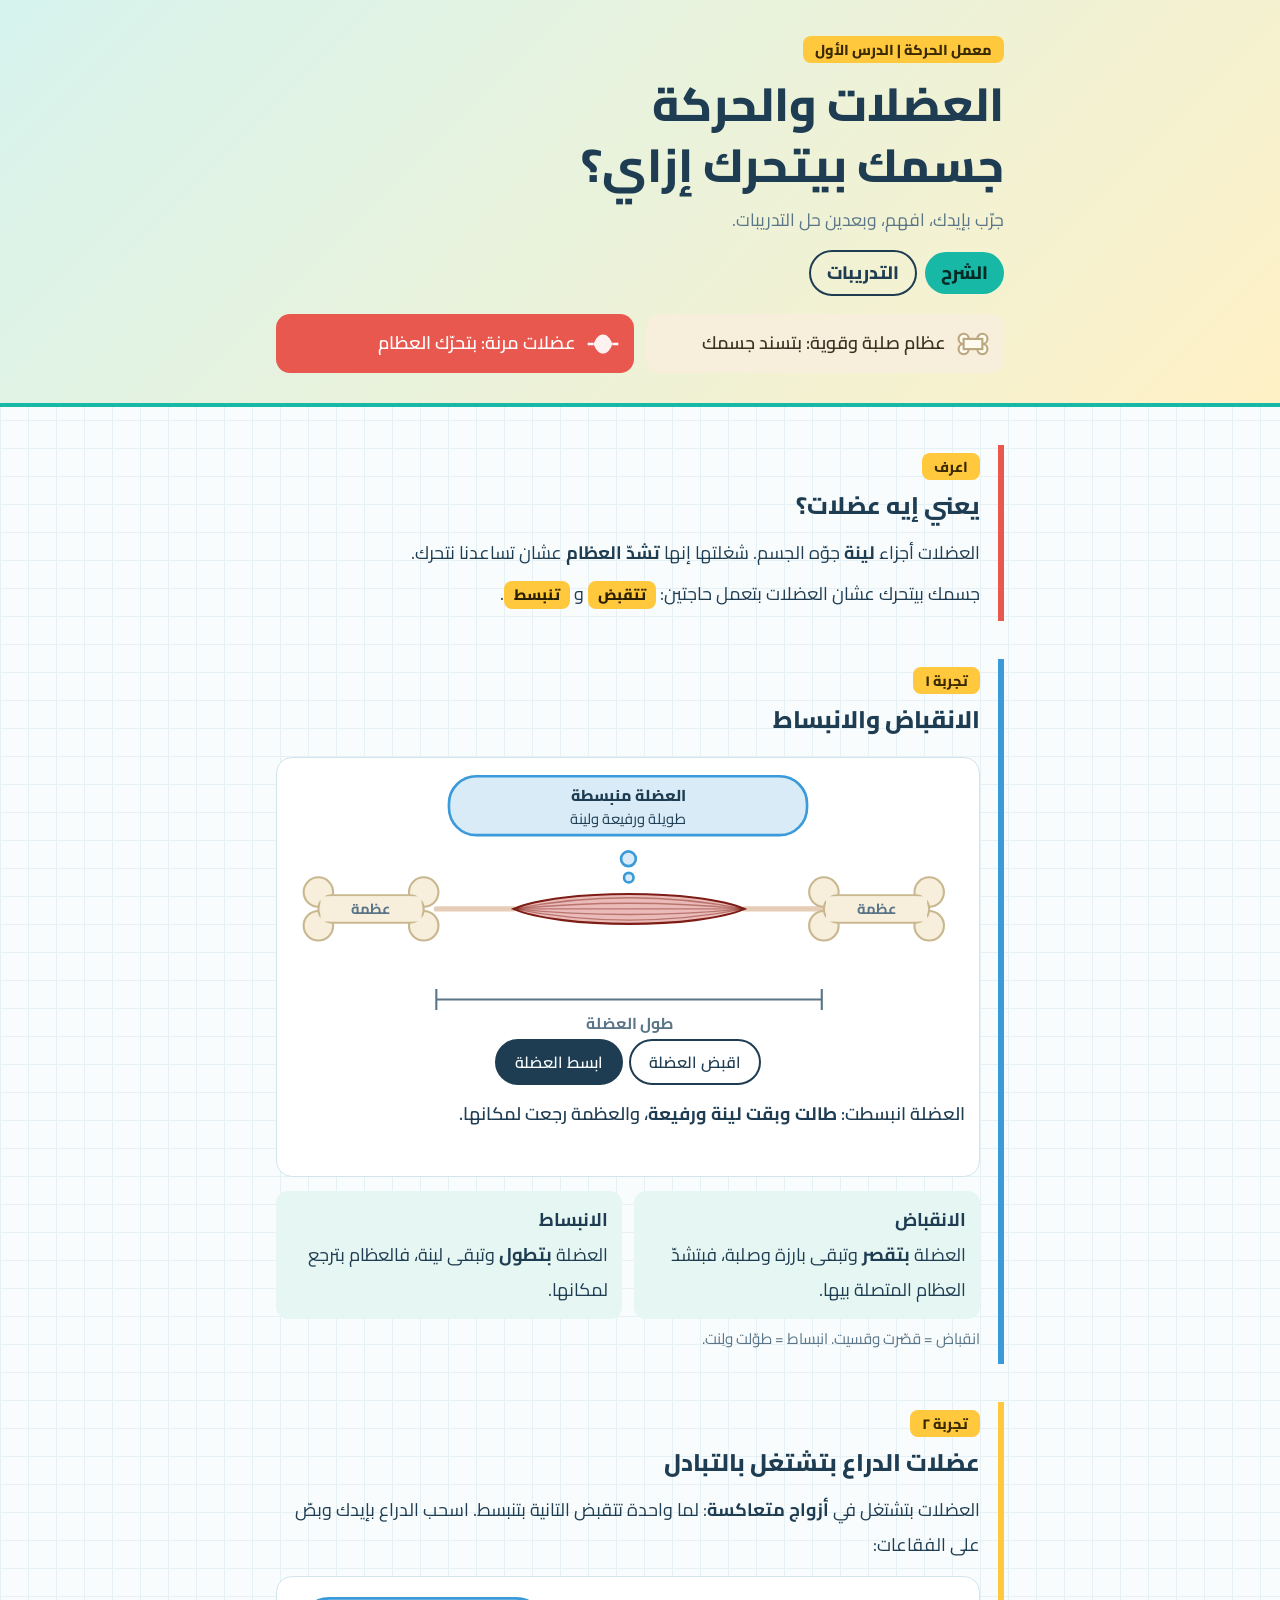
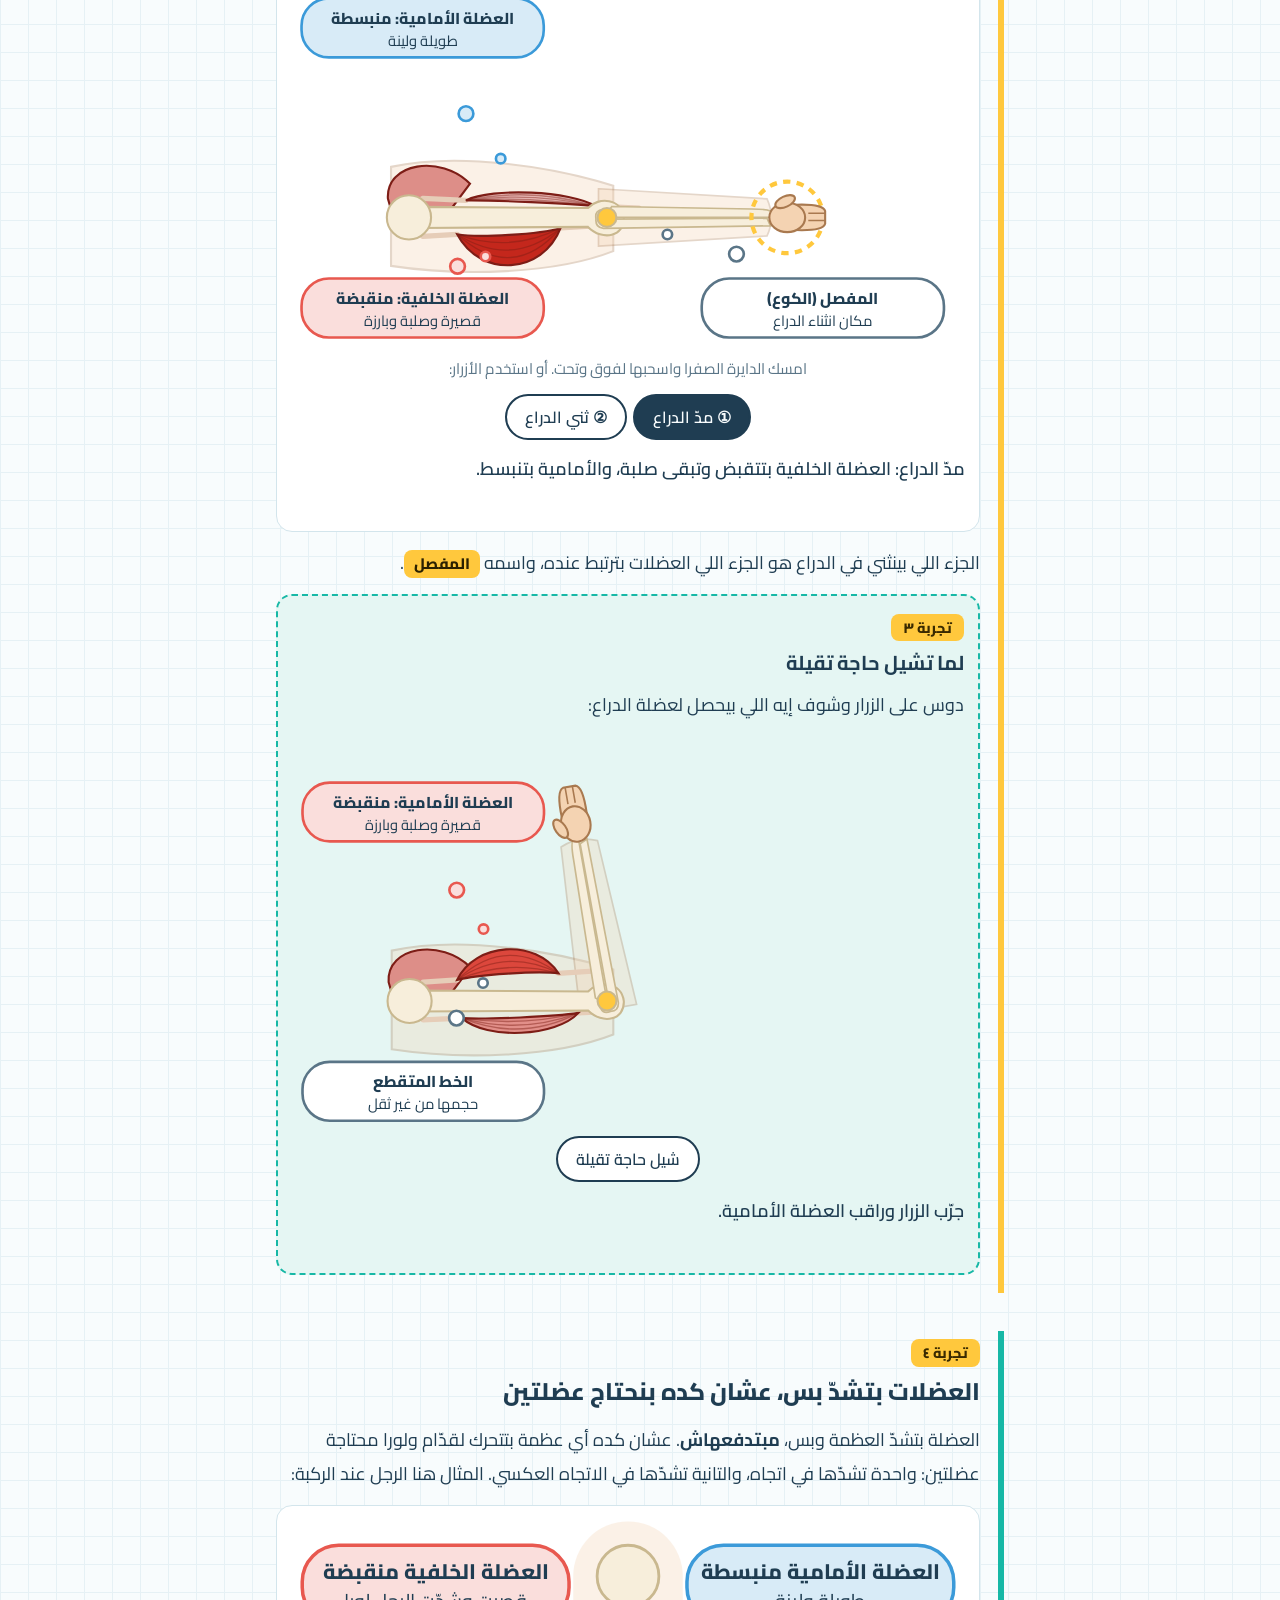
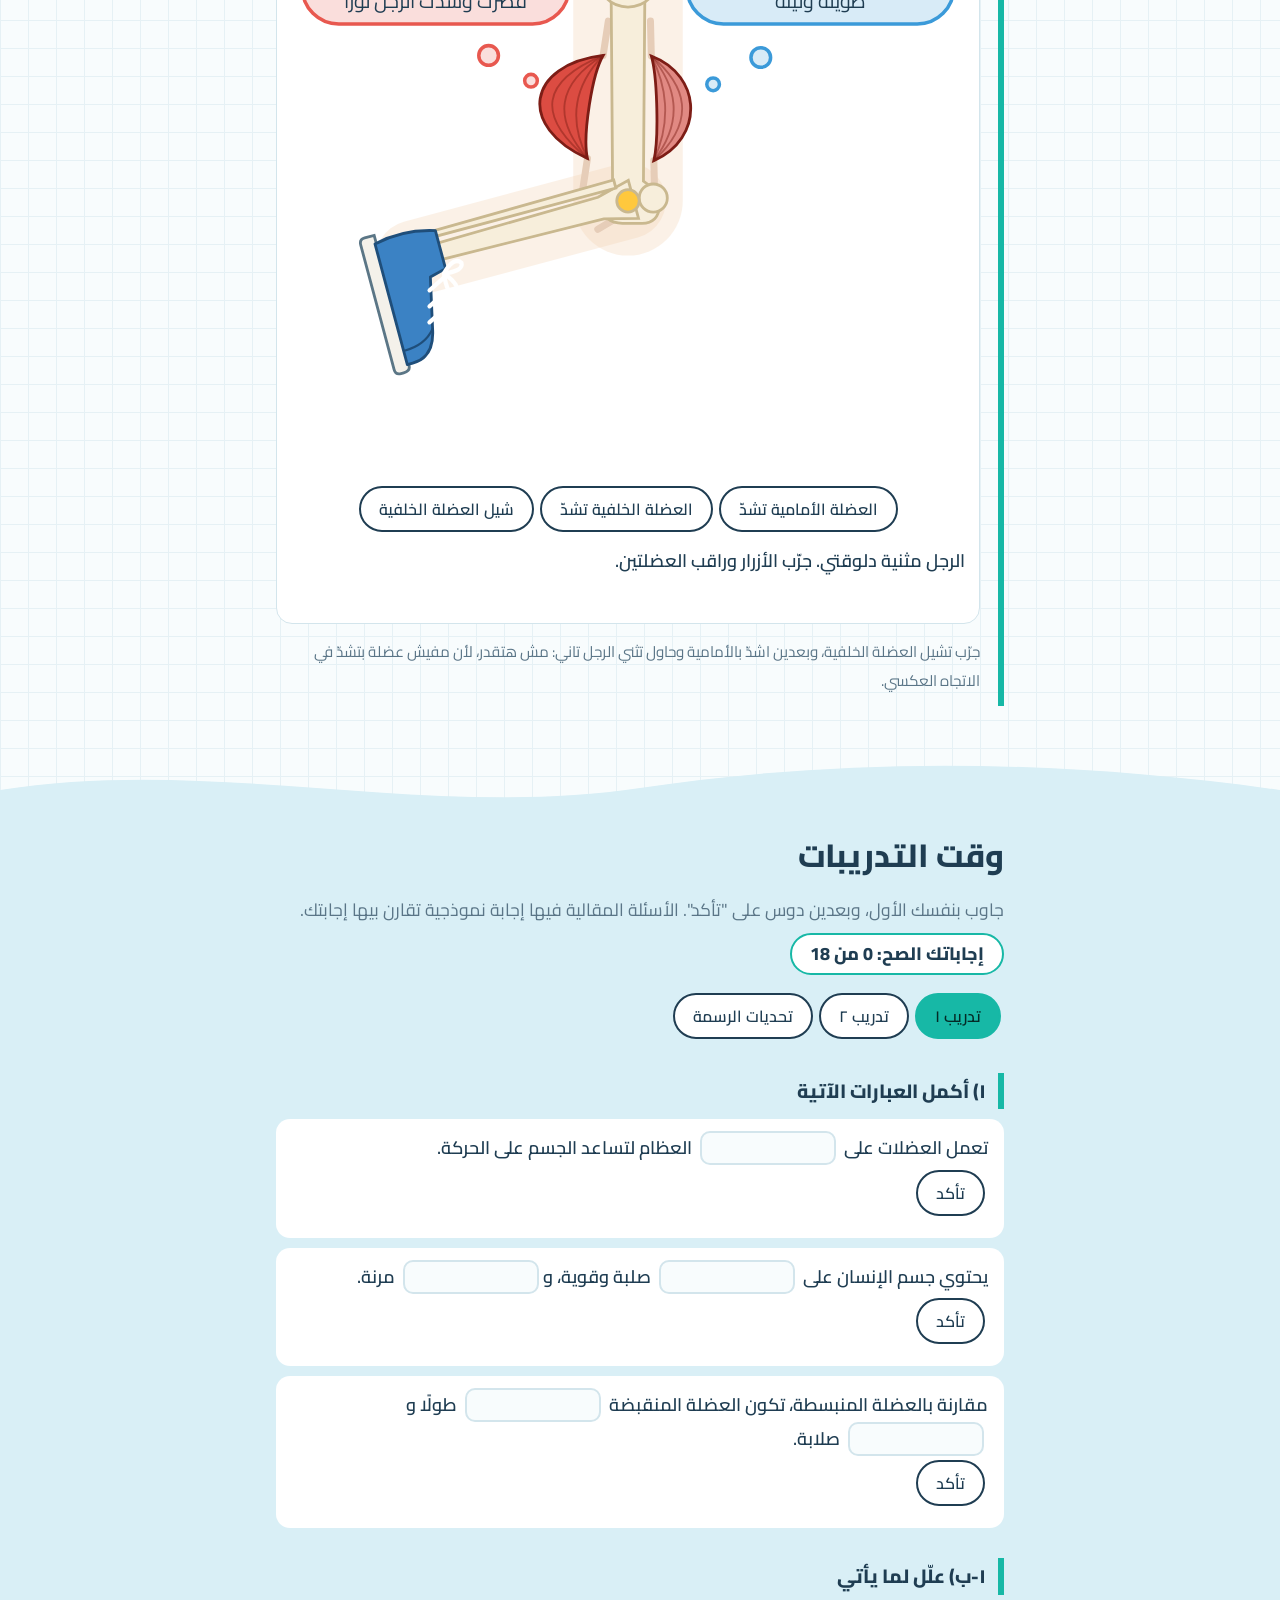
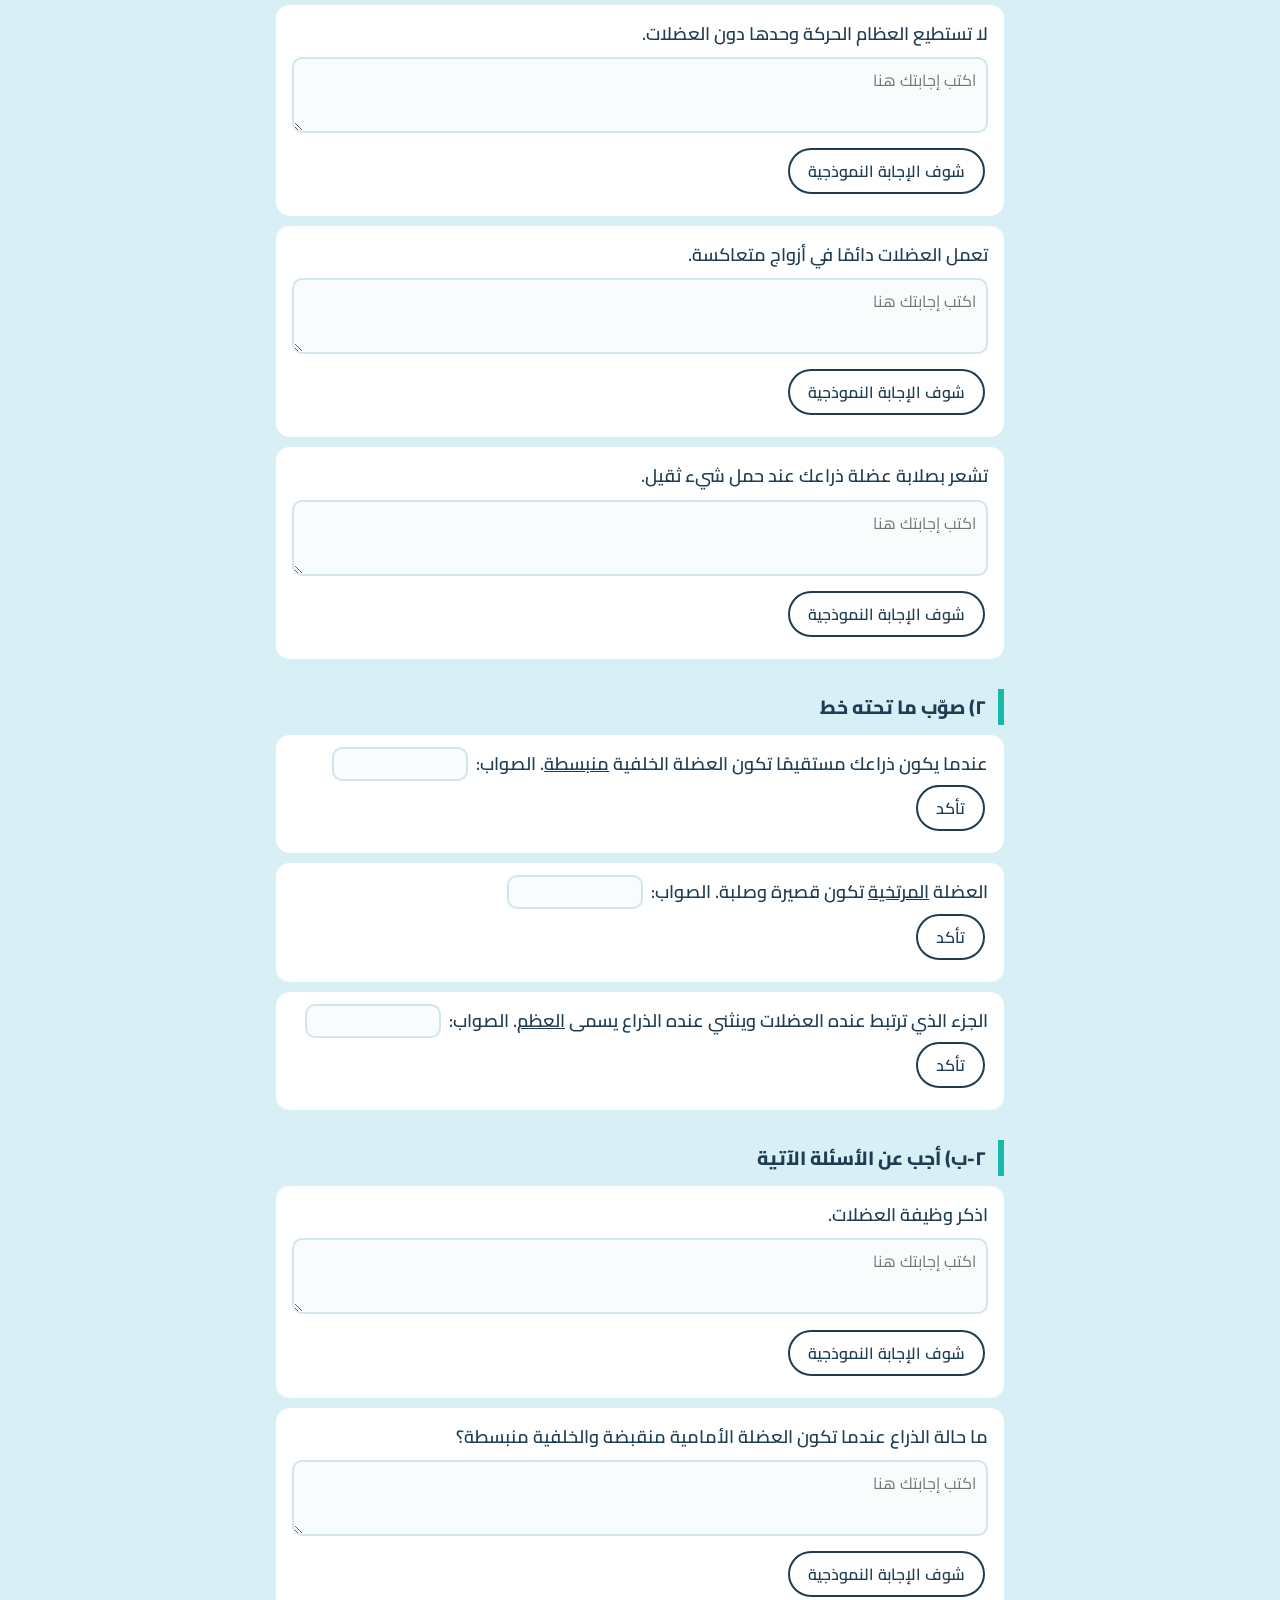
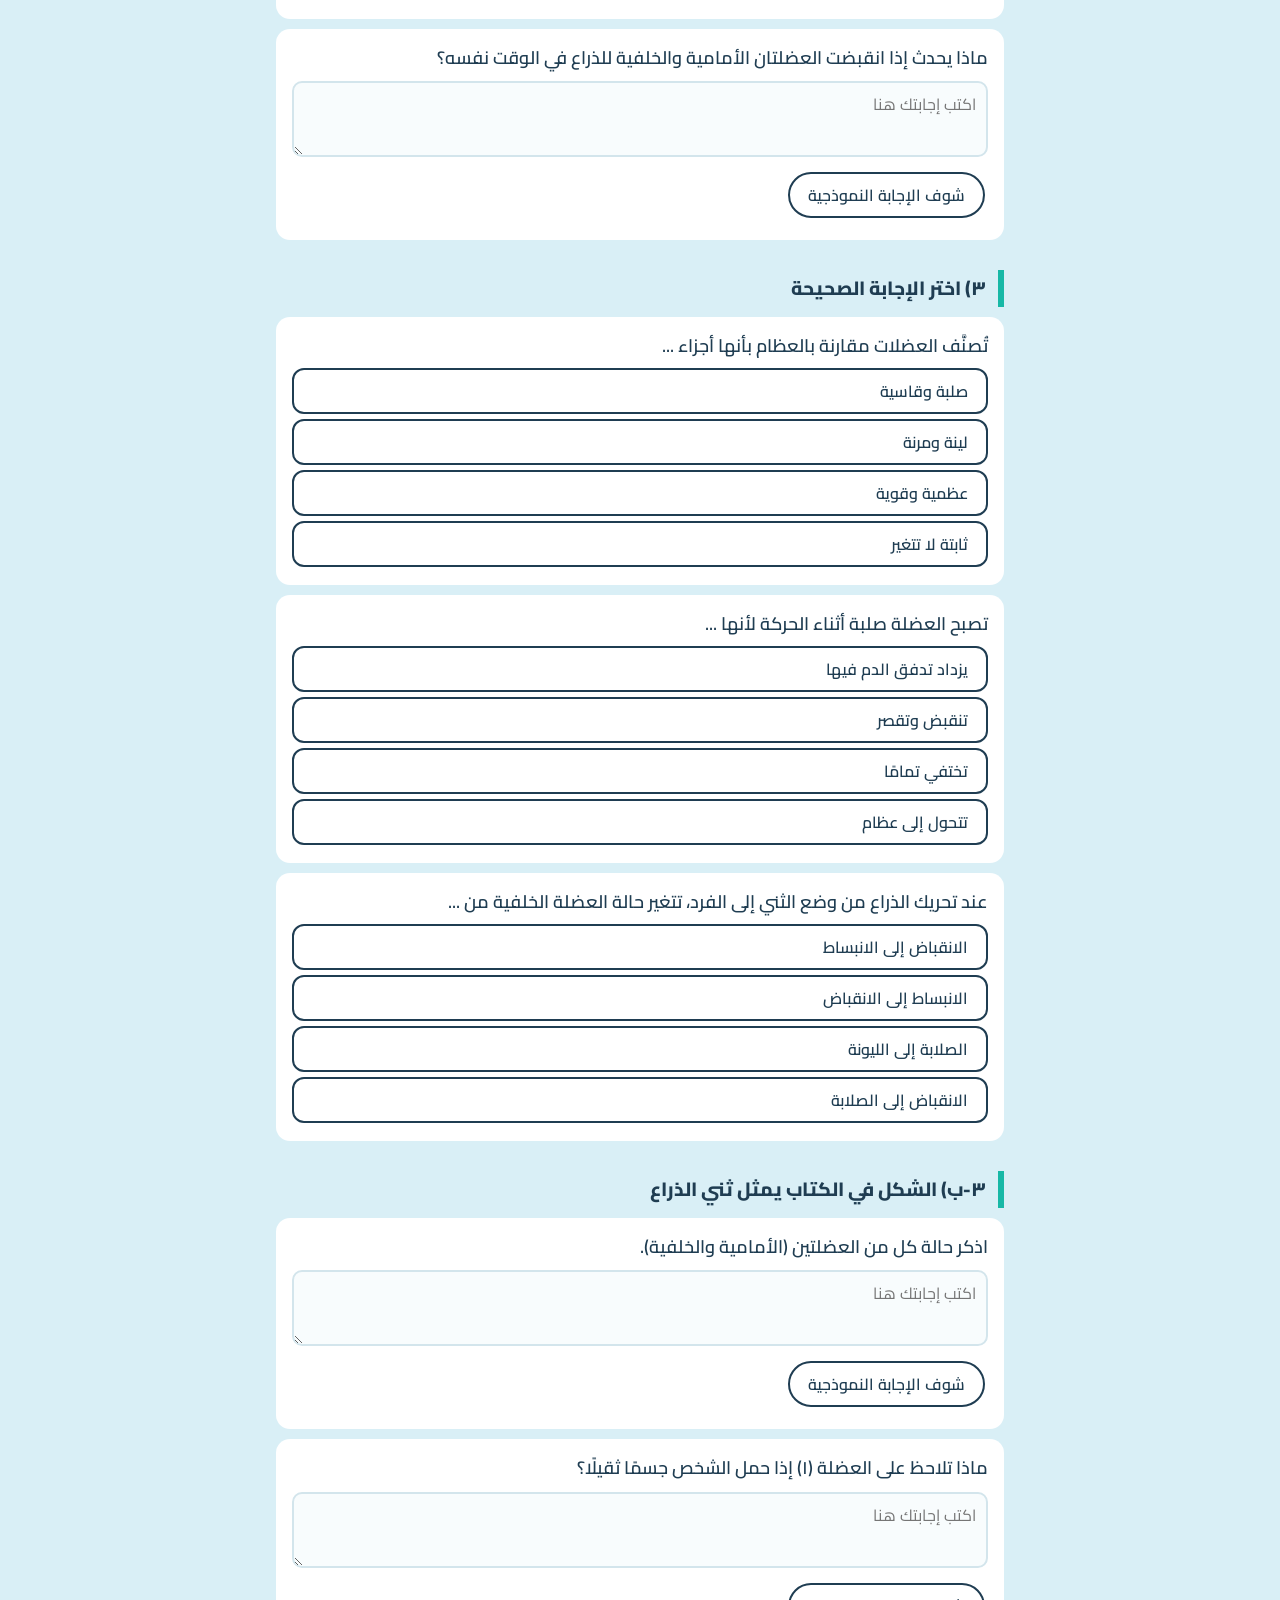
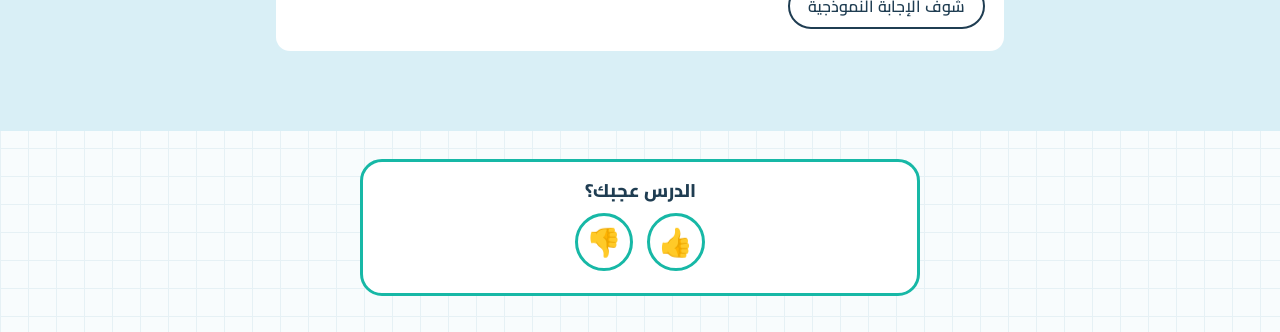
==== commit 78b3012e: "Feedback" ====
--- a/lessons/ch1/lesson1.html
+++ b/lessons/ch1/lesson1.html
@@ -67,6 +67,20 @@
 @media(max-width:520px){.two,.pair{grid-template-columns:1fr}body{font-size:17px}}
 @media(prefers-reduced-motion:reduce){*{transition:none!important;animation:none!important;scroll-behavior:auto!important}}
 </style>
+<style>
+.lfx{max-width:560px;margin:28px auto 36px;padding:14px 18px;background:var(--card);color:var(--ink);border:3px solid var(--teal);border-radius:22px;text-align:center;font-family:Cairo,Tahoma,sans-serif;font-size:1rem;line-height:1.6;box-sizing:border-box}
+.lfx[hidden]{display:none}
+.lfx-q{font-weight:800;font-size:1.15rem}
+.lfx-btns{display:flex;justify-content:center;gap:14px;margin:8px 0}
+.lfx .lfx-b{font-size:1.7rem;line-height:1;width:58px;height:58px;padding:0;margin:0;border:3px solid var(--teal);border-radius:50%;background:var(--card);color:var(--ink);cursor:pointer;transition:transform .2s,background .2s}
+.lfx .lfx-b:hover:not(:disabled){transform:scale(1.12);background:var(--grid)}
+.lfx .lfx-b:disabled{cursor:default;opacity:.4}
+.lfx .lfx-b.on{opacity:1;background:var(--teal)}
+.lfx-t{font-weight:700;color:var(--ink2)}
+.lfx-l{display:inline-block;margin-top:8px;font-weight:800;color:#042a26;background:var(--teal);border-radius:999px;padding:2px 18px;text-decoration:none}
+.lfx-l:focus-visible,.lfx .lfx-b:focus-visible{outline:3px solid var(--sun);outline-offset:2px}
+@media(prefers-reduced-motion:reduce){.lfx .lfx-b{transition:none}}
+</style>
 </head>
 <body>
 <header class="hero"><div class="wrap">
@@ -145,6 +159,24 @@
 </div>
 </div></section>
 
+<section class="lfx" id="lfx" data-lesson="ch1-l1" aria-label="تقييم الدرس">
+<div class="lfx-q">الدرس عجبك؟</div>
+<div class="lfx-btns"><button type="button" class="lfx-b" data-v="up" aria-label="عجبني">👍</button><button type="button" class="lfx-b" data-v="down" aria-label="مش عجبني">👎</button></div>
+<div class="lfx-t" hidden>شكرًا على رأيك! 💚</div>
+</section>
+<script>
+var LFX=document.getElementById('lfx');
+(function(){var box=LFX;if(!box)return;
+ var id=box.dataset.lesson,key='lfx-'+id,btns=box.querySelectorAll('.lfx-b'),t=box.querySelector('.lfx-t'),v=null;
+ try{v=localStorage.getItem(key)}catch(e){}
+ function paint(x){btns.forEach(function(b){b.disabled=!!x;b.classList.toggle('on',b.dataset.v==x)});t.hidden=!x}
+ paint(v);
+ btns.forEach(function(b){b.addEventListener('click',function(){if(b.disabled)return;var vote=b.dataset.v;
+  try{localStorage.setItem(key,vote)}catch(e){}
+  paint(vote);
+  try{parent.postMessage({type:'lfx',lesson:id,vote:vote},'*')}catch(e){}})});
+})();
+</script>
 <script>
 var $=function(s){return document.querySelector(s)};
 function Strip(P,mount,cfg){
